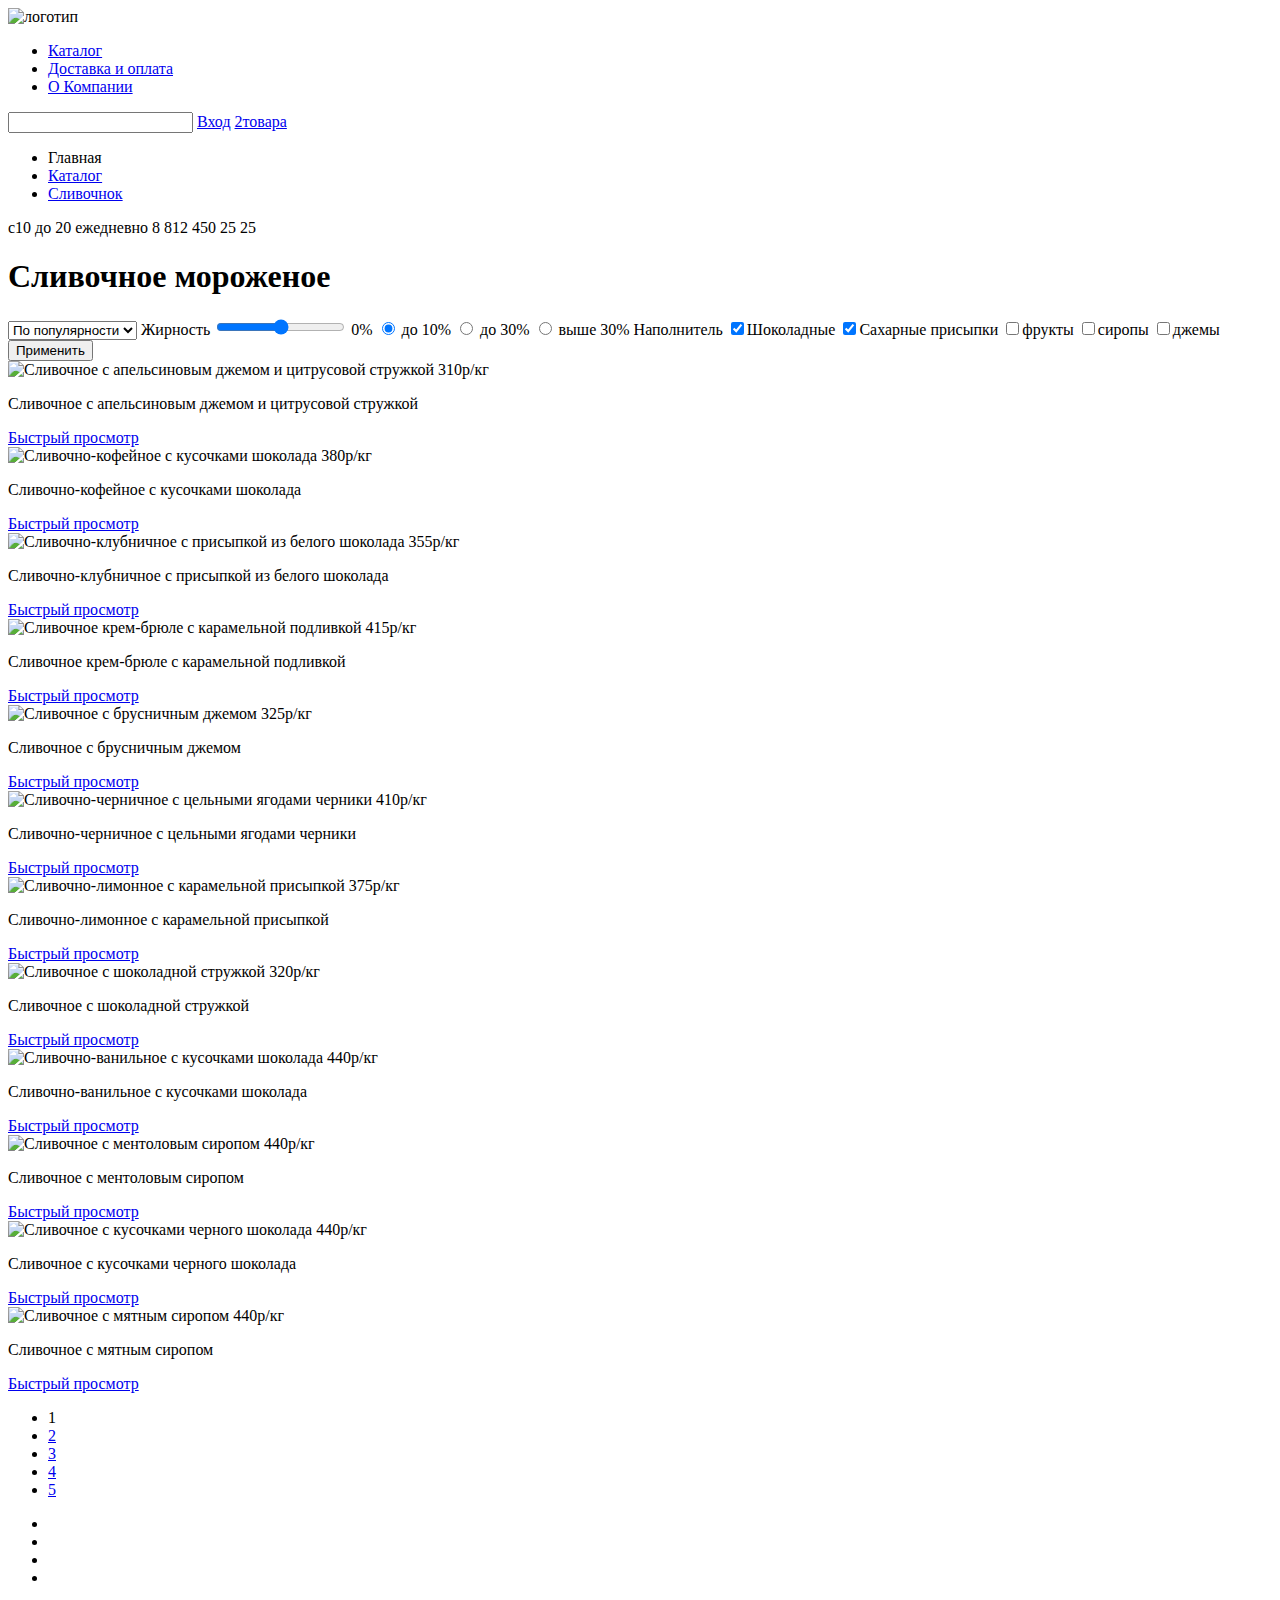
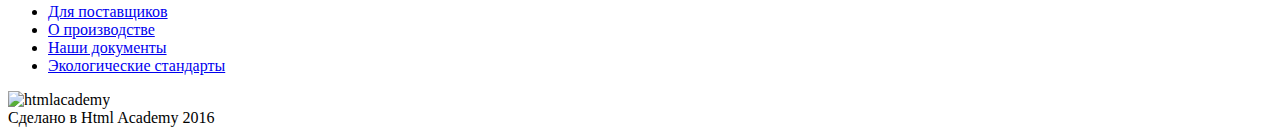
==== catalog.html @ 18b44e44 "Сделал разметку" ====
<!DOCTYPE html>
<html lang="ru">
  <head>
    <meta charset="utf-8">
    <title>HTML Academy: Глейси</title>
  </head>
  <body>
      <header>
          <div class="wrapper">
              <div class="header_logo">
                  <img src="http://placehold.it/150x100" alt="логотип">
              </div>
              <nav>
                  <ul>
                      <li><a href="#">Каталог</a></li>
                      <li><a href="#">Доставка и оплата</a></li>
                      <li><a href="#">О Компании</a></li>
                  </ul>
              </nav>
              <div class="Header_user_block">
                  <input type="text" name="search">
                  <a href="#" class="header_button">Вход</a>
                  <a href="#" class="header_button">2товара</a>
              </div>
              <div class="breadcrumbs">
                  <ul>
                      <li><a>Главная</a></li>
                      <li><a href="#">Каталог</a></li>
                      <li><a href="#">Сливочнок</a></li>
                  </ul>
              </div>
              <div class="header_contact">
                  <span class="headr_slider_time"> c10 до 20 ежедневно </span>
                  <span class="headr_slider_phone"> 8 812 450 25 25</span>
              </div>
          </div>
          <div class="filter_content">           
              <h1>Сливочное мороженое</h1>
              <form>
              <select>
                  <option>По популярности</option>
              </select>
              Жирность
              <label><input type="range" min="0" max="100" step="1" value="50"> 0%</label> 
              <label><input type="radio" name="slider_next" checked> до 10%</label>
              <label><input type="radio" name="slider_next" > до 30%</label>
              <label><input type="radio" name="slider_next" > выше 30%</label>
              Наполнитель
              <label><input type="checkbox" value="шоколадные" checked>Шоколадные</label> 
              <label><input type="checkbox" value="сахарные присыпки" checked>Сахарные присыпки</label> 
              <label><input type="checkbox" value="фрукты">фрукты</label> 
              <label><input type="checkbox" value="сиропы">сиропы</label> 
              <label><input type="checkbox" value="джемы">джемы</label>
              <input type="submit" value="Применить"> 
              </form>
          </div>
      </header>
      
      <div class="content">
          <div class="wrapper">
              <div class="content_catalog">
                  <div class="content_catalog_product hit">
                      <img src="http://placehold.it/150x100" alt="Сливочное с апельсиновым джемом и цитрусовой стружкой">
                      <span>310р/кг</span>
                      <p>
                          Сливочное с апельсиновым джемом и цитрусовой стружкой
                      </p>
                      <a href="#" class="catalog_btn"> Быстрый просмотр</a>
                  </div>
                  
                  <div class="content_catalog_product hit">
                      <img src="http://placehold.it/150x100" alt="Сливочно-кофейное с кусочками шоколада">
                      <span>380р/кг</span>
                      <p>
                         Сливочно-кофейное с кусочками шоколада
                      </p>
                      <a href="#" class="catalog_btn"> Быстрый просмотр</a>
                  </div>
                  
                  <div class="content_catalog_product hit">
                      <img src="http://placehold.it/150x100" alt="Сливочно-клубничное с присыпкой из белого шоколада">
                      <span>355р/кг</span>
                      <p>
                         Сливочно-клубничное с присыпкой из белого шоколада
                      </p>
                      <a href="#" class="catalog_btn"> Быстрый просмотр</a>
                  </div>
                  
                  <div class="content_catalog_product hit">
                      <img src="http://placehold.it/150x100" alt=" Сливочное крем-брюле с карамельной подливкой">
                      <span>415р/кг</span>
                      <p>
                          Сливочное крем-брюле с карамельной подливкой
                      </p>
                      <a href="#" class="catalog_btn"> Быстрый просмотр</a>
                  </div>
                  
                  <div class="content_catalog_product hit">
                      <img src="http://placehold.it/150x100" alt=" Сливочное с брусничным джемом">
                      <span>325р/кг</span>
                      <p>
                         Сливочное с брусничным джемом
                      </p>
                      <a href="#" class="catalog_btn"> Быстрый просмотр</a>
                  </div>
                  
                  <div class="content_catalog_product hit">
                      <img src="http://placehold.it/150x100" alt=" Сливочно-черничное с цельными ягодами черники">
                      <span>410р/кг</span>
                      <p>
                         Сливочно-черничное с цельными ягодами черники 
                      </p>
                      <a href="#" class="catalog_btn"> Быстрый просмотр</a>
                  </div>
                  
                  <div class="content_catalog_product hit">
                      <img src="http://placehold.it/150x100" alt=" Сливочно-лимонное с карамельной присыпкой">
                      <span>375р/кг</span>
                      <p>
                         Сливочно-лимонное с карамельной присыпкой 
                      </p>
                      <a href="#" class="catalog_btn"> Быстрый просмотр</a>
                  </div>
                  
                  <div class="content_catalog_product hit">
                      <img src="http://placehold.it/150x100" alt=" Сливочное с шоколадной стружкой">
                      <span>320р/кг</span>
                      <p>
                         Сливочное с шоколадной стружкой 
                      </p>
                      <a href="#" class="catalog_btn"> Быстрый просмотр</a>
                  </div>
                  
                  <div class="content_catalog_product hit">
                      <img src="http://placehold.it/150x100" alt=" Сливочно-ванильное с кусочками шоколада">
                      <span>440р/кг</span>
                      <p>
                         Сливочно-ванильное с кусочками шоколада
 
                      </p>
                      <a href="#" class="catalog_btn"> Быстрый просмотр</a>
                  </div>
                  
                  <div class="content_catalog_product hit">
                      <img src="http://placehold.it/150x100" alt=" Сливочноe с ментоловым сиропом">
                      <span>440р/кг</span>
                      <p>
                         Сливочноe с ментоловым сиропом
 
                      </p>
                      <a href="#" class="catalog_btn"> Быстрый просмотр</a>
                  </div>
                  
                  <div class="content_catalog_product hit">
                      <img src="http://placehold.it/150x100" alt=" Сливочное с кусочками черного шоколада">
                      <span>440р/кг</span>
                      <p>
                         Сливочное с кусочками черного шоколада
 
                      </p>
                      <a href="#" class="catalog_btn"> Быстрый просмотр</a>
                  </div>
                  
                  <div class="content_catalog_product hit">
                      <img src="http://placehold.it/150x100" alt=" Сливочное с мятным сиропом">
                      <span>440р/кг</span>
                      <p>
                         Сливочное с мятным сиропом
 
                      </p>
                      <a href="#" class="catalog_btn"> Быстрый просмотр</a>
                  </div>
                  
                  <div class="nav_page">
                      <ul>
                          <li><a>1</a></li>
                          <li><a href="#">2</a></li>
                          <li><a href="#">3</a></li>
                          <li><a href="#">4</a></li>
                          <li><a href="#">5</a></li>
                      </ul>
                  </div>
              </div> 
          </div>
      </div>
      <footer>
          <div class="footer_socio">
              <ul>
                  <li> </li>
                  <li> </li>
                  <li> </li>
                  <li> </li>
              </ul>
          </div>
          <div class="footer_nav">
              <ul>
                  <li><a href="#">Для поставщиков</a></li>
                  <li><a href="#">О производстве</a></li>
                  <li><a href="#">Наши документы</a></li>
                  <li><a href="#">Экологические стандарты</a></li>
              </ul>
          </div>
          <div class="Writing">
              <div class="footer_logo"><img src="http://placehold.it/150x100" alt="htmlacademy"></div>
              <span>Сделано в Html Academy 2016</span>
          </div>
      </footer>
      
  </body>
</html>
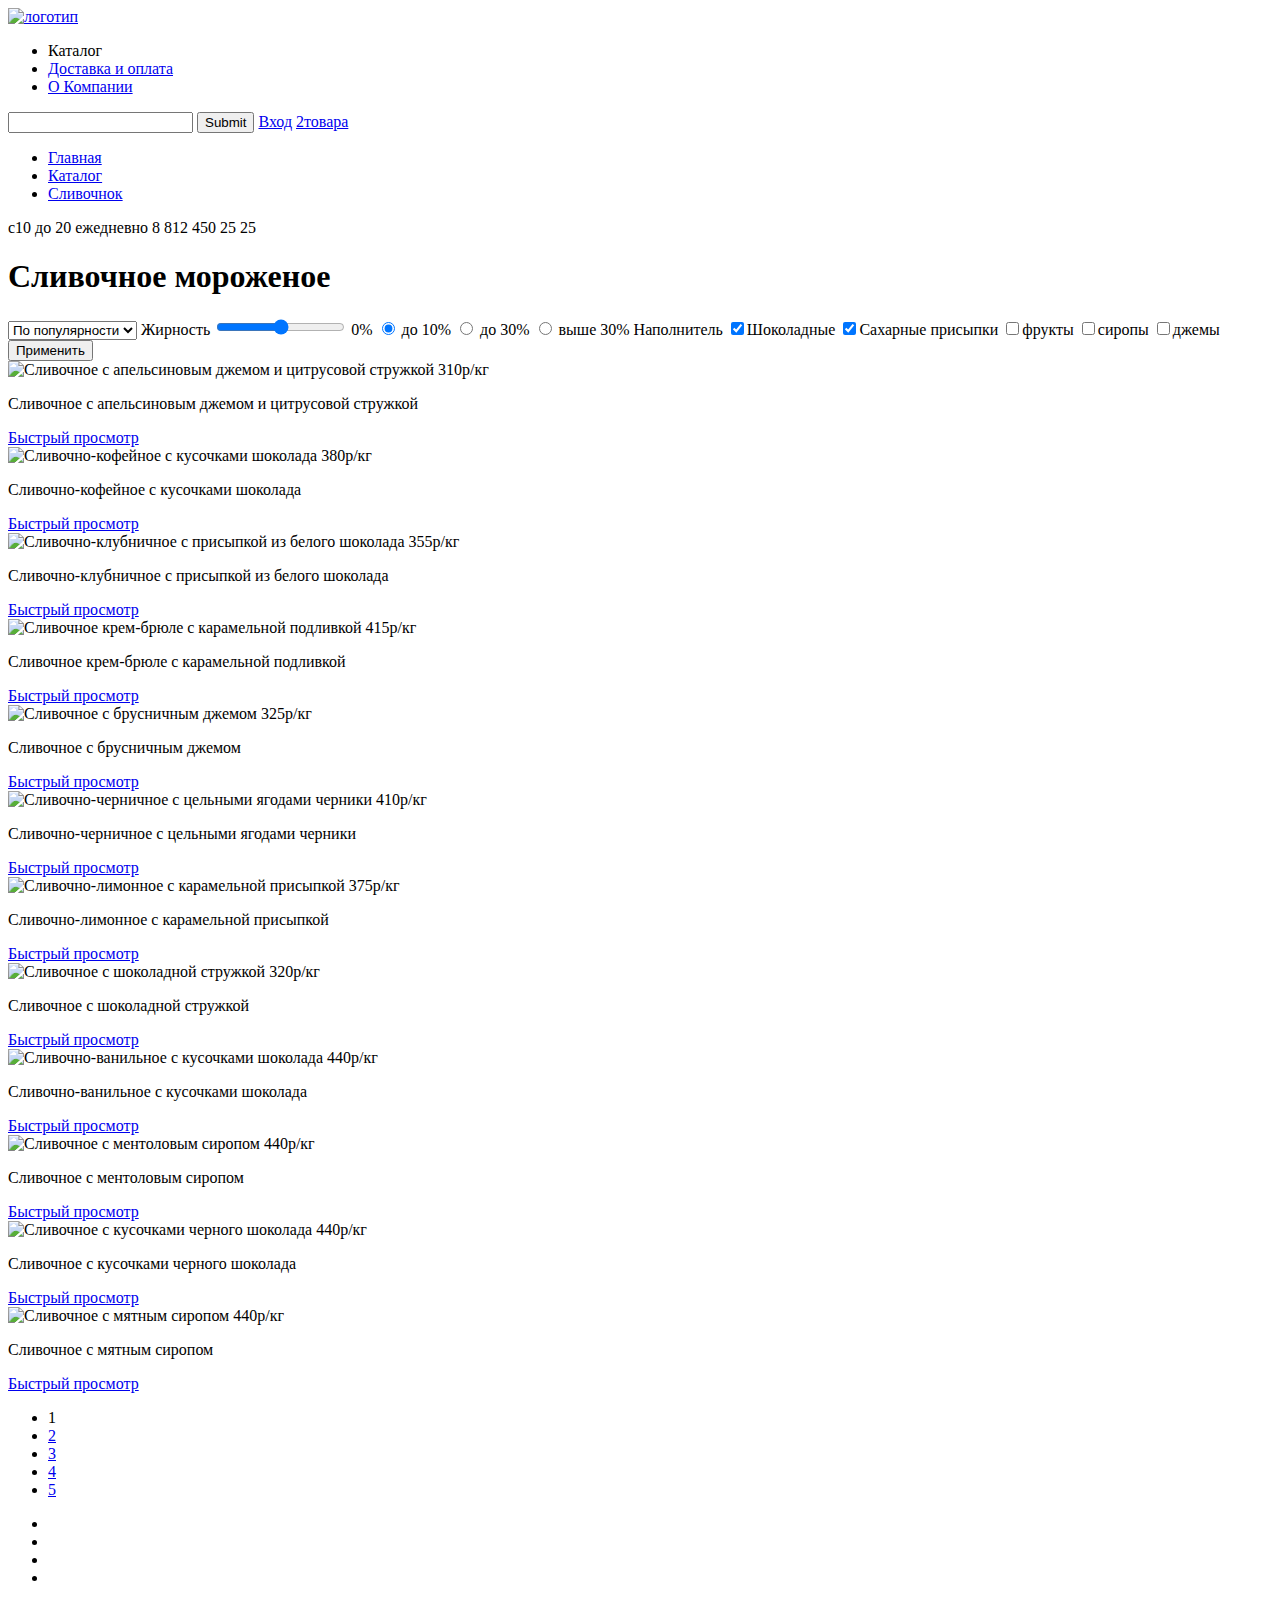
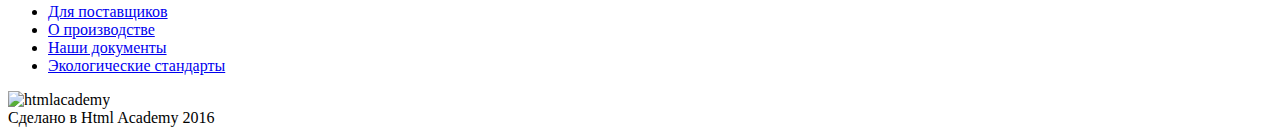
==== commit cf487f34: "мелкие правки" ====
--- a/catalog.html
+++ b/catalog.html
@@ -8,23 +8,24 @@
       <header>
           <div class="wrapper">
               <div class="header_logo">
-                  <img src="http://placehold.it/150x100" alt="логотип">
+                  <a href="#"><img src="http://placehold.it/150x100" alt="логотип"></a>
               </div>
               <nav>
                   <ul>
-                      <li><a href="#">Каталог</a></li>
+                      <li><a>Каталог</a></li>
                       <li><a href="#">Доставка и оплата</a></li>
                       <li><a href="#">О Компании</a></li>
                   </ul>
               </nav>
-              <div class="Header_user_block">
-                  <input type="text" name="search">
+              <div class="header_user_block">
+                  <input type="search" name="search">
+                  <input type="submit">
                   <a href="#" class="header_button">Вход</a>
                   <a href="#" class="header_button">2товара</a>
               </div>
               <div class="breadcrumbs">
                   <ul>
-                      <li><a>Главная</a></li>
+                      <li><a href="#">Главная</a></li>
                       <li><a href="#">Каталог</a></li>
                       <li><a href="#">Сливочнок</a></li>
                   </ul>
@@ -59,7 +60,7 @@
       <div class="content">
           <div class="wrapper">
               <div class="content_catalog">
-                  <div class="content_catalog_product hit">
+                  <div class="content_catalog_product">
                       <img src="http://placehold.it/150x100" alt="Сливочное с апельсиновым джемом и цитрусовой стружкой">
                       <span>310р/кг</span>
                       <p>
@@ -186,21 +187,21 @@
       <footer>
           <div class="footer_socio">
               <ul>
-                  <li> </li>
-                  <li> </li>
-                  <li> </li>
-                  <li> </li>
+                  <li><a href="#"></a></li>
+                  <li><a href="#"></a></li>
+                  <li><a href="#"></a></li>
+                  <li><a href="#"></a></li>
               </ul>
           </div>
           <div class="footer_nav">
               <ul>
-                  <li><a href="#">Для поставщиков</a></li>
+                  <li class="icon_like"><a href="#">Для поставщиков</a></li>
                   <li><a href="#">О производстве</a></li>
                   <li><a href="#">Наши документы</a></li>
                   <li><a href="#">Экологические стандарты</a></li>
               </ul>
           </div>
-          <div class="Writing">
+          <div class="writing">
               <div class="footer_logo"><img src="http://placehold.it/150x100" alt="htmlacademy"></div>
               <span>Сделано в Html Academy 2016</span>
           </div>
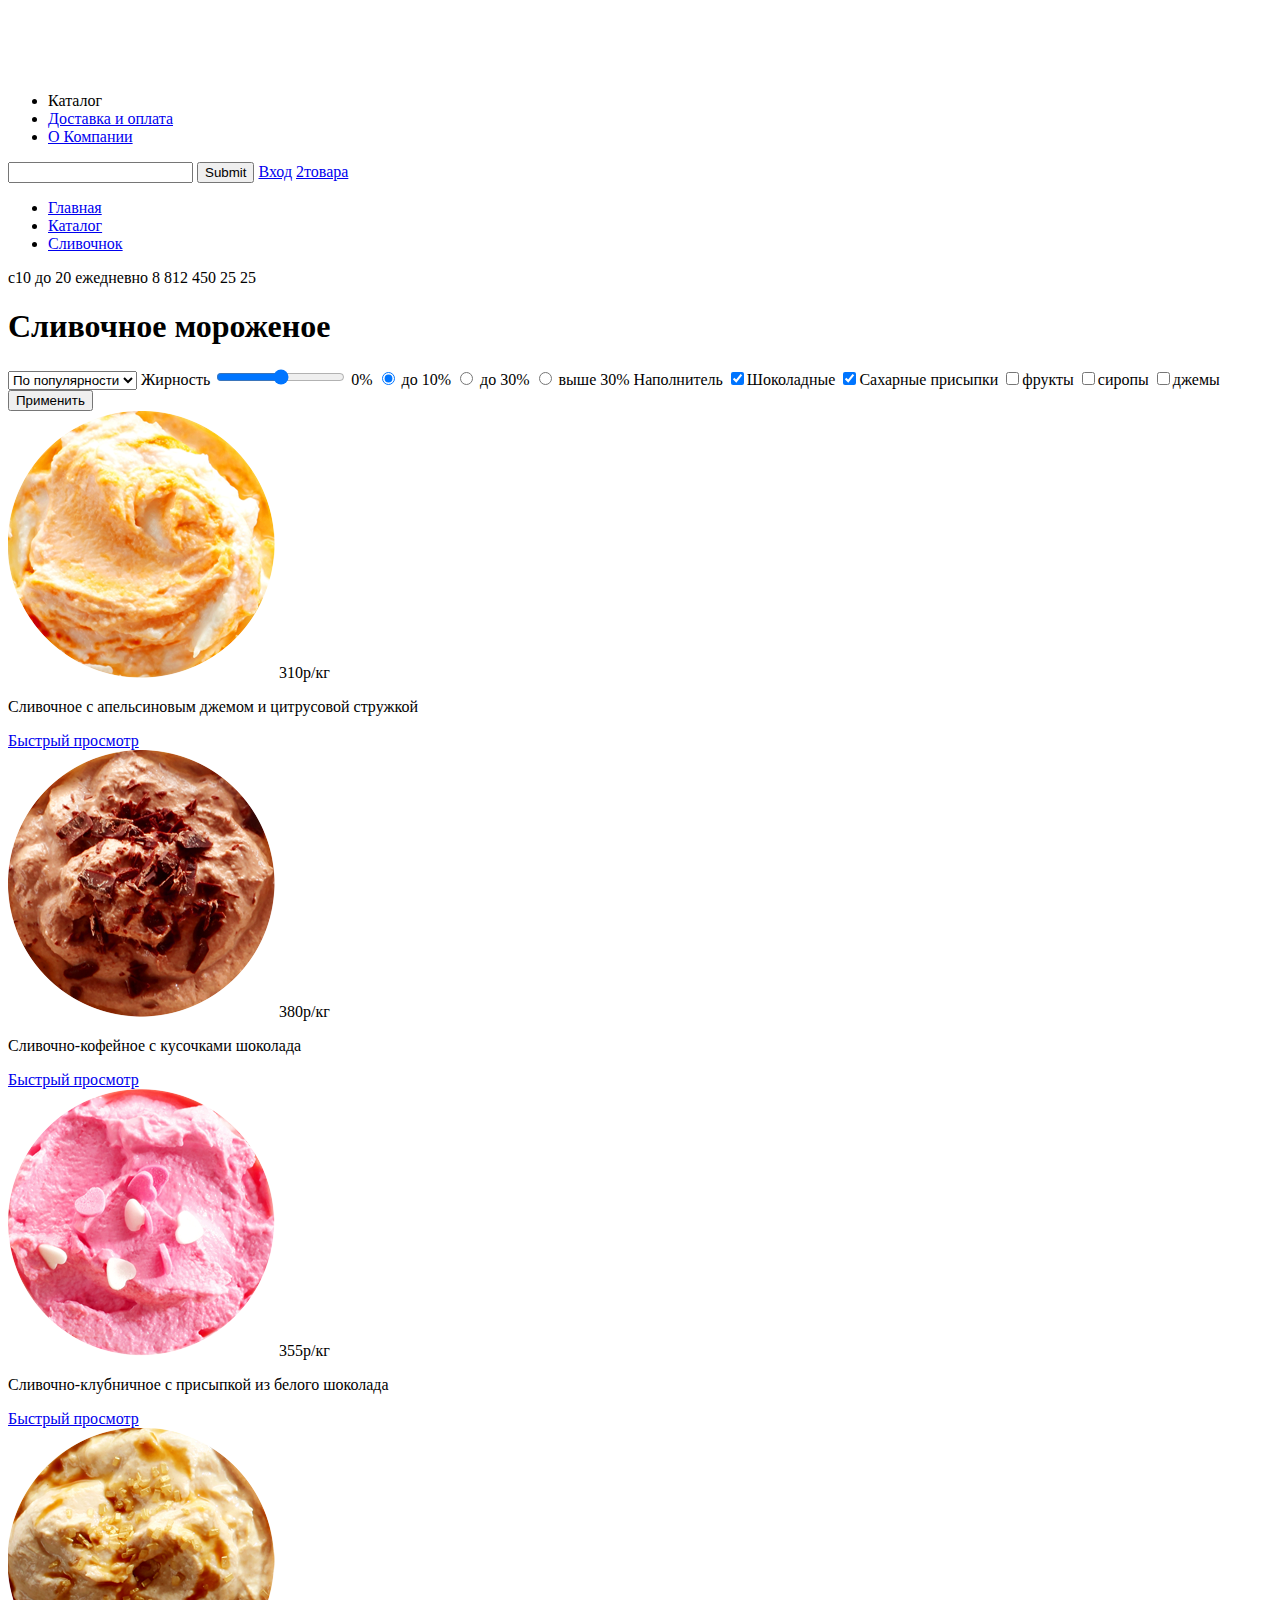
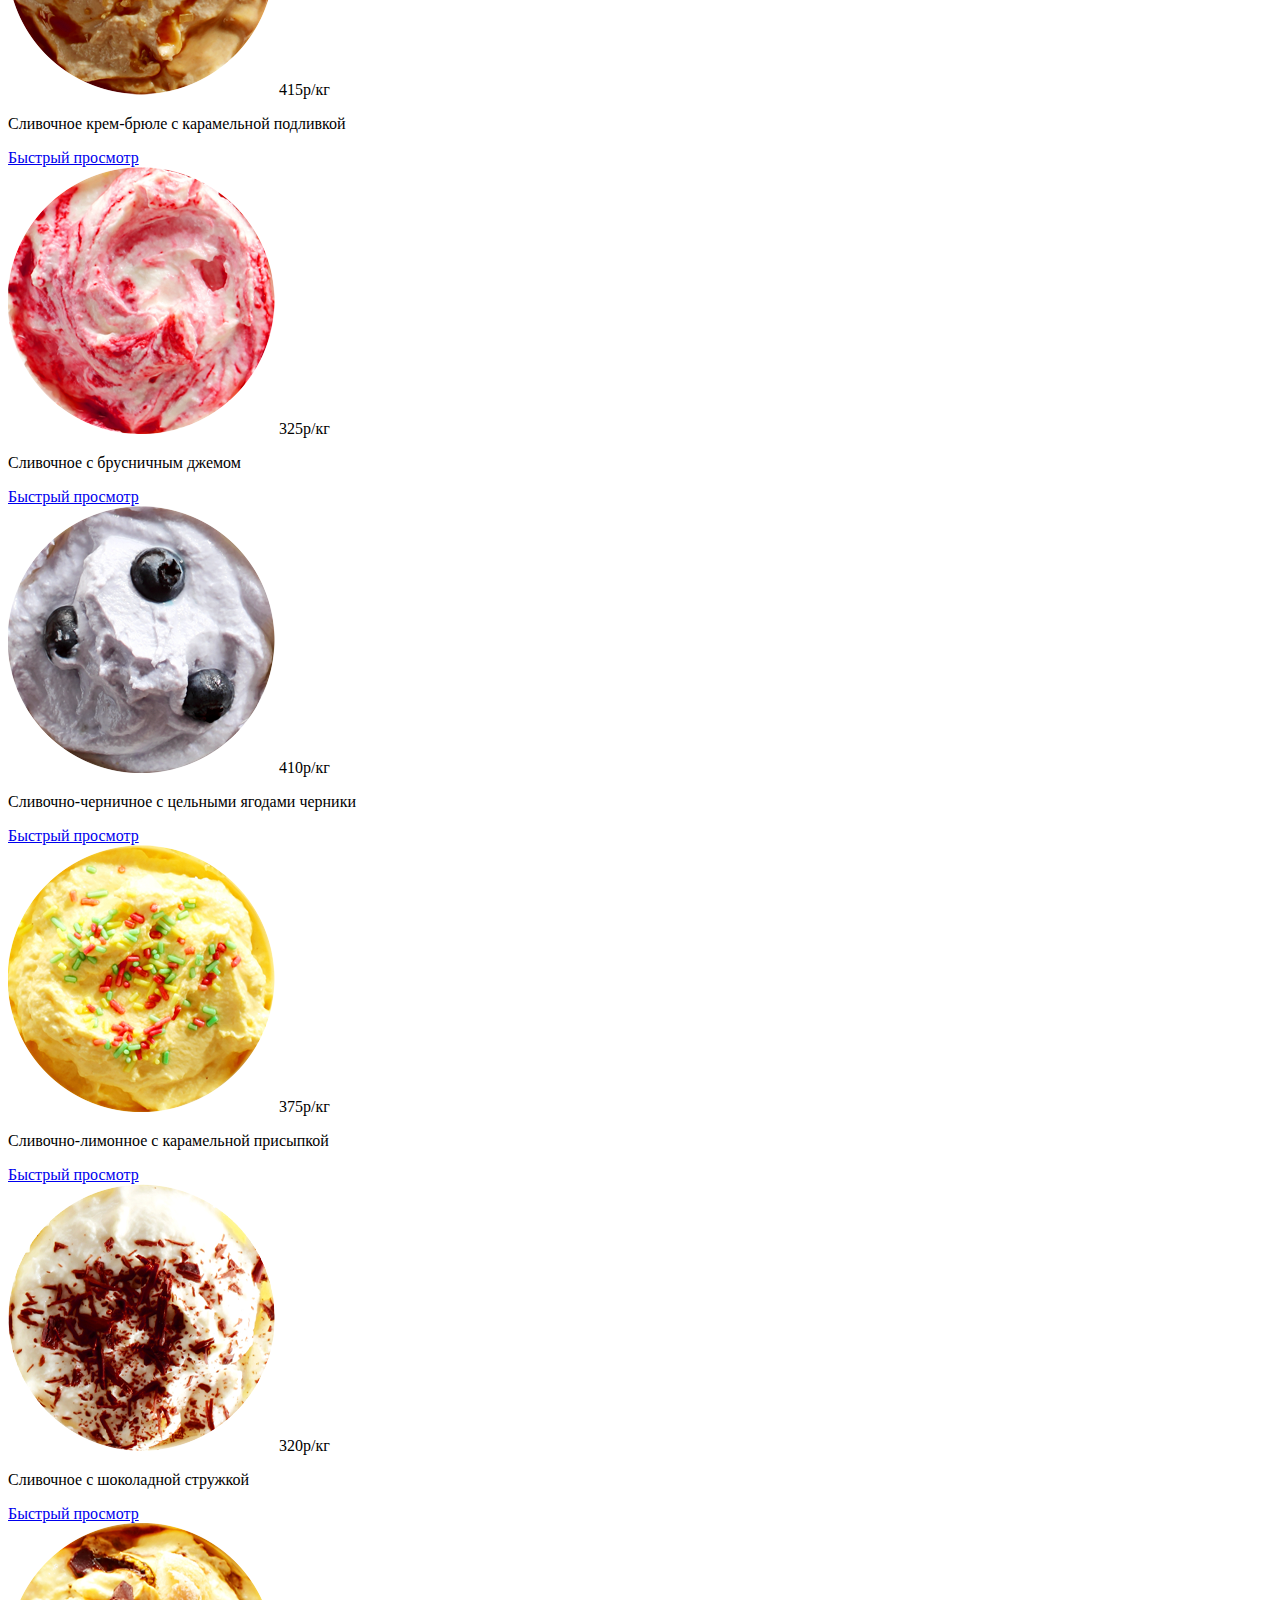
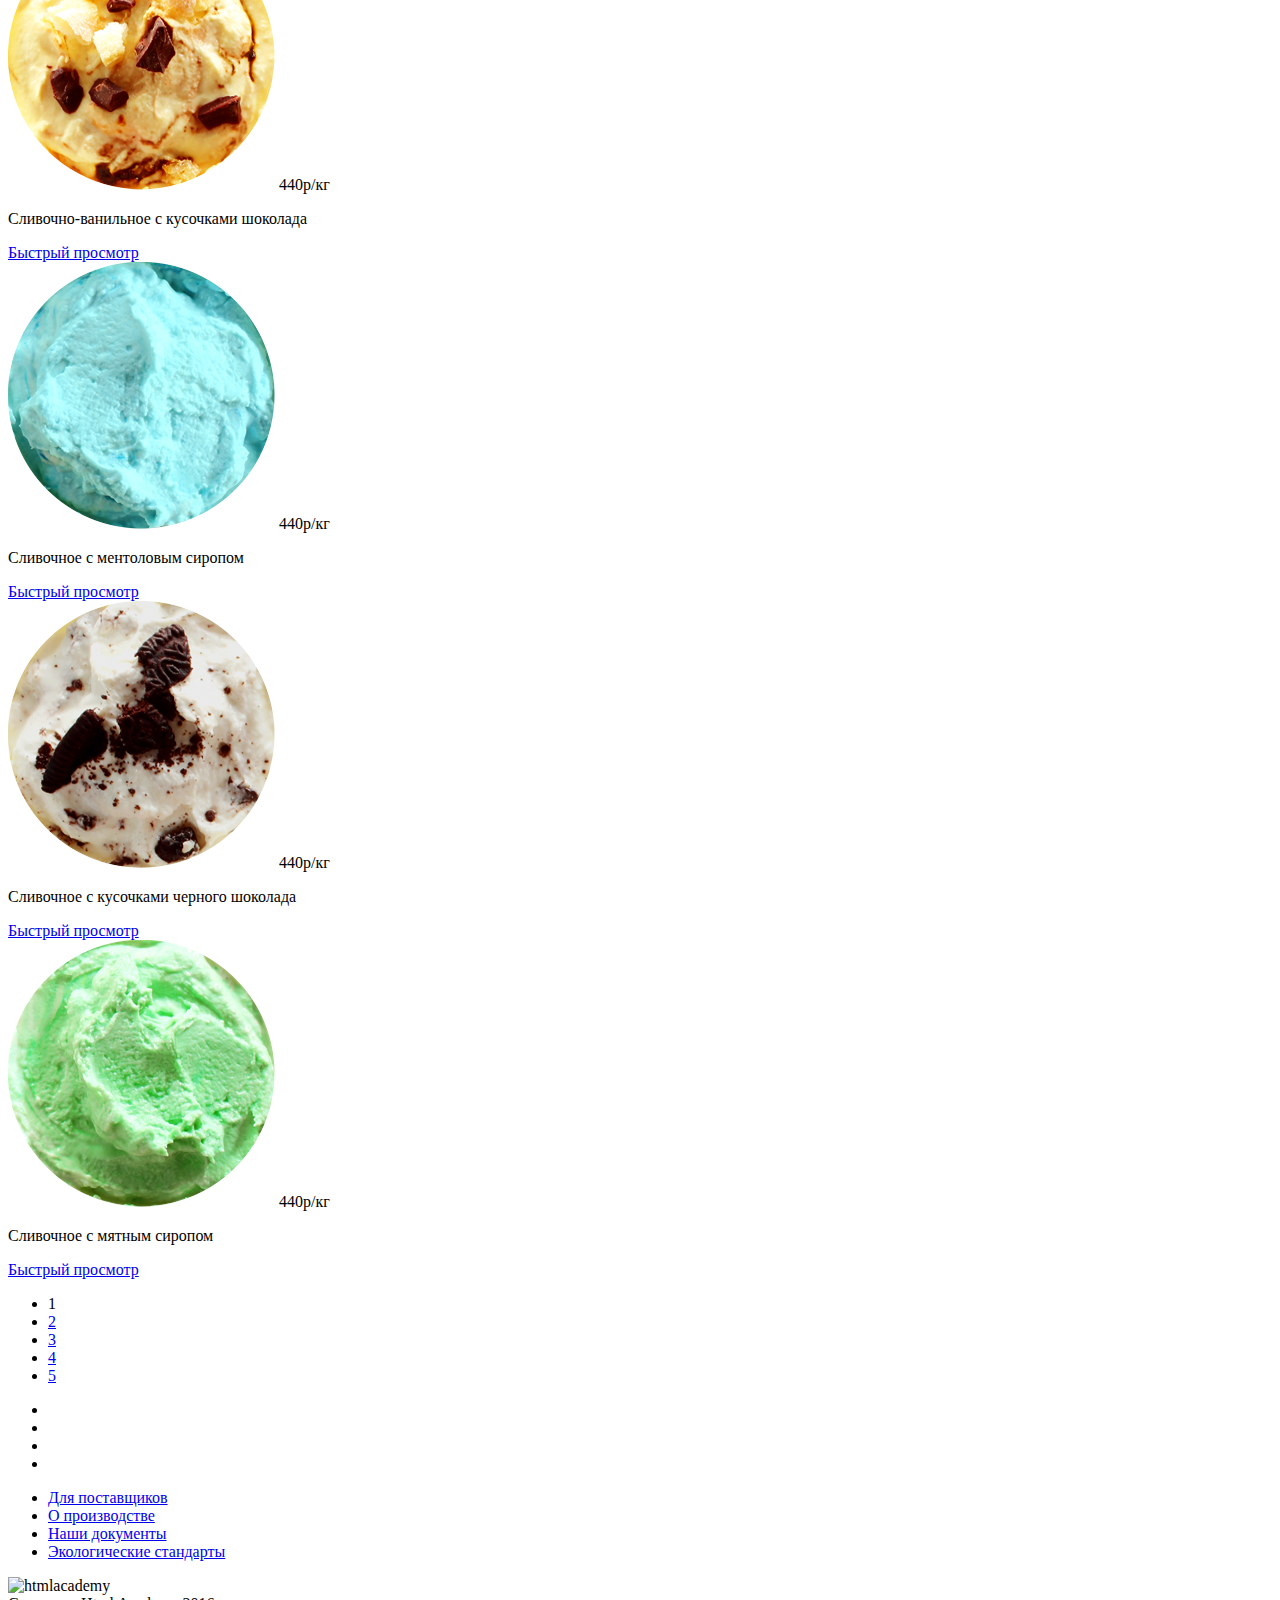
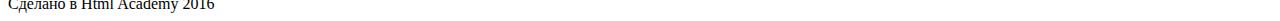
==== commit ab3ae7a1: "добавил изображения" ====
--- a/catalog.html
+++ b/catalog.html
@@ -8,7 +8,7 @@
       <header>
           <div class="wrapper">
               <div class="header_logo">
-                  <a href="#"><img src="http://placehold.it/150x100" alt="логотип"></a>
+                  <a href="#"><img src="./img/logo.png" alt="логотип"></a>
               </div>
               <nav>
                   <ul>
@@ -61,7 +61,7 @@
           <div class="wrapper">
               <div class="content_catalog">
                   <div class="content_catalog_product">
-                      <img src="http://placehold.it/150x100" alt="Сливочное с апельсиновым джемом и цитрусовой стружкой">
+                      <img src="./img/tovar1.png" alt="Сливочное с апельсиновым джемом и цитрусовой стружкой">
                       <span>310р/кг</span>
                       <p>
                           Сливочное с апельсиновым джемом и цитрусовой стружкой
@@ -70,7 +70,7 @@
                   </div>
                   
                   <div class="content_catalog_product hit">
-                      <img src="http://placehold.it/150x100" alt="Сливочно-кофейное с кусочками шоколада">
+                      <img src="./img/tovar2.png" alt="Сливочно-кофейное с кусочками шоколада">
                       <span>380р/кг</span>
                       <p>
                          Сливочно-кофейное с кусочками шоколада
@@ -79,7 +79,7 @@
                   </div>
                   
                   <div class="content_catalog_product hit">
-                      <img src="http://placehold.it/150x100" alt="Сливочно-клубничное с присыпкой из белого шоколада">
+                      <img src="./img/tovar3.png" alt="Сливочно-клубничное с присыпкой из белого шоколада">
                       <span>355р/кг</span>
                       <p>
                          Сливочно-клубничное с присыпкой из белого шоколада
@@ -88,7 +88,7 @@
                   </div>
                   
                   <div class="content_catalog_product hit">
-                      <img src="http://placehold.it/150x100" alt=" Сливочное крем-брюле с карамельной подливкой">
+                      <img src="./img/tovar4.png" alt=" Сливочное крем-брюле с карамельной подливкой">
                       <span>415р/кг</span>
                       <p>
                           Сливочное крем-брюле с карамельной подливкой
@@ -97,7 +97,7 @@
                   </div>
                   
                   <div class="content_catalog_product hit">
-                      <img src="http://placehold.it/150x100" alt=" Сливочное с брусничным джемом">
+                      <img src="./img/tovar5.png" alt=" Сливочное с брусничным джемом">
                       <span>325р/кг</span>
                       <p>
                          Сливочное с брусничным джемом
@@ -106,7 +106,7 @@
                   </div>
                   
                   <div class="content_catalog_product hit">
-                      <img src="http://placehold.it/150x100" alt=" Сливочно-черничное с цельными ягодами черники">
+                      <img src="./img/tovar6.png" alt=" Сливочно-черничное с цельными ягодами черники">
                       <span>410р/кг</span>
                       <p>
                          Сливочно-черничное с цельными ягодами черники 
@@ -115,7 +115,7 @@
                   </div>
                   
                   <div class="content_catalog_product hit">
-                      <img src="http://placehold.it/150x100" alt=" Сливочно-лимонное с карамельной присыпкой">
+                      <img src="./img/tovar7.png" alt=" Сливочно-лимонное с карамельной присыпкой">
                       <span>375р/кг</span>
                       <p>
                          Сливочно-лимонное с карамельной присыпкой 
@@ -124,7 +124,7 @@
                   </div>
                   
                   <div class="content_catalog_product hit">
-                      <img src="http://placehold.it/150x100" alt=" Сливочное с шоколадной стружкой">
+                      <img src="./img/tovar8.png" alt=" Сливочное с шоколадной стружкой">
                       <span>320р/кг</span>
                       <p>
                          Сливочное с шоколадной стружкой 
@@ -133,7 +133,7 @@
                   </div>
                   
                   <div class="content_catalog_product hit">
-                      <img src="http://placehold.it/150x100" alt=" Сливочно-ванильное с кусочками шоколада">
+                      <img src="./img/tovar9.png" alt=" Сливочно-ванильное с кусочками шоколада">
                       <span>440р/кг</span>
                       <p>
                          Сливочно-ванильное с кусочками шоколада
@@ -143,7 +143,7 @@
                   </div>
                   
                   <div class="content_catalog_product hit">
-                      <img src="http://placehold.it/150x100" alt=" Сливочноe с ментоловым сиропом">
+                      <img src="./img/tovar10.png" alt=" Сливочноe с ментоловым сиропом">
                       <span>440р/кг</span>
                       <p>
                          Сливочноe с ментоловым сиропом
@@ -153,7 +153,7 @@
                   </div>
                   
                   <div class="content_catalog_product hit">
-                      <img src="http://placehold.it/150x100" alt=" Сливочное с кусочками черного шоколада">
+                      <img src="./img/tovar11.png" alt=" Сливочное с кусочками черного шоколада">
                       <span>440р/кг</span>
                       <p>
                          Сливочное с кусочками черного шоколада
@@ -163,7 +163,7 @@
                   </div>
                   
                   <div class="content_catalog_product hit">
-                      <img src="http://placehold.it/150x100" alt=" Сливочное с мятным сиропом">
+                      <img src="./img/tovar12.png" alt=" Сливочное с мятным сиропом">
                       <span>440р/кг</span>
                       <p>
                          Сливочное с мятным сиропом
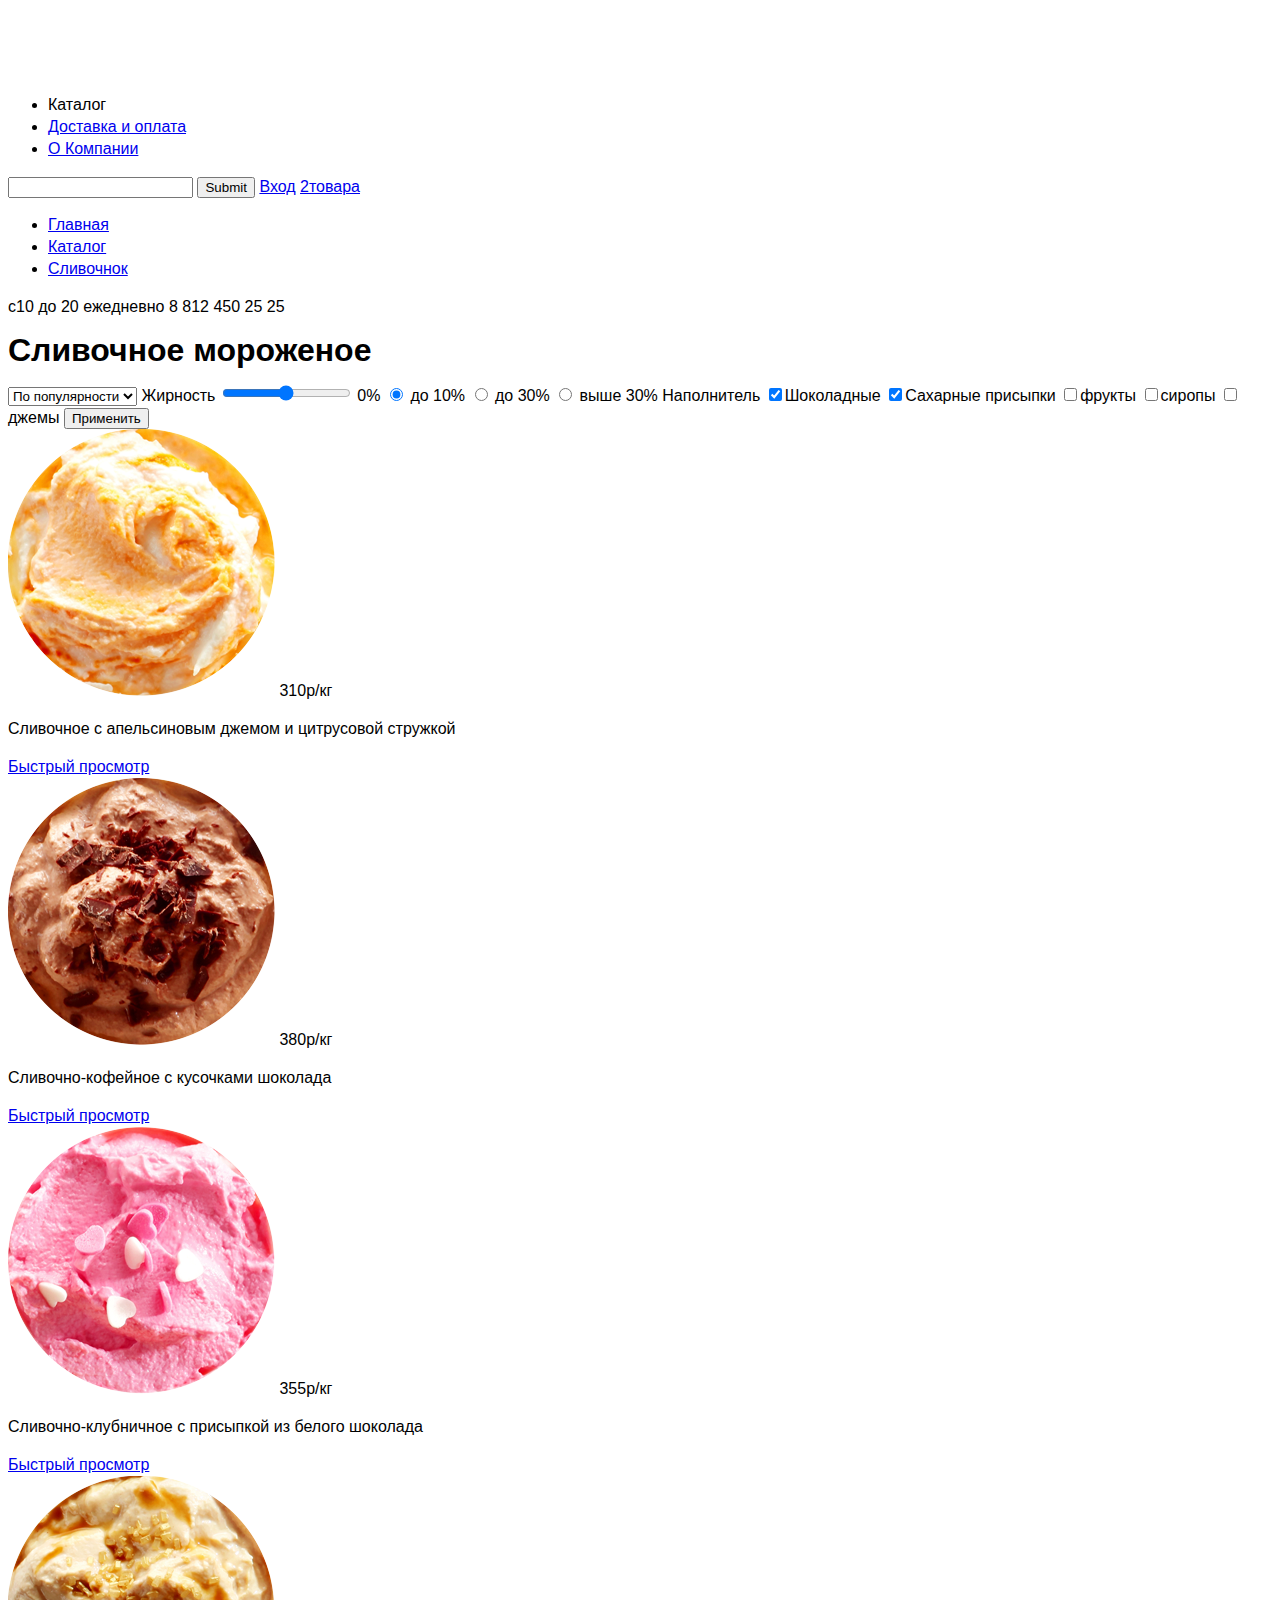
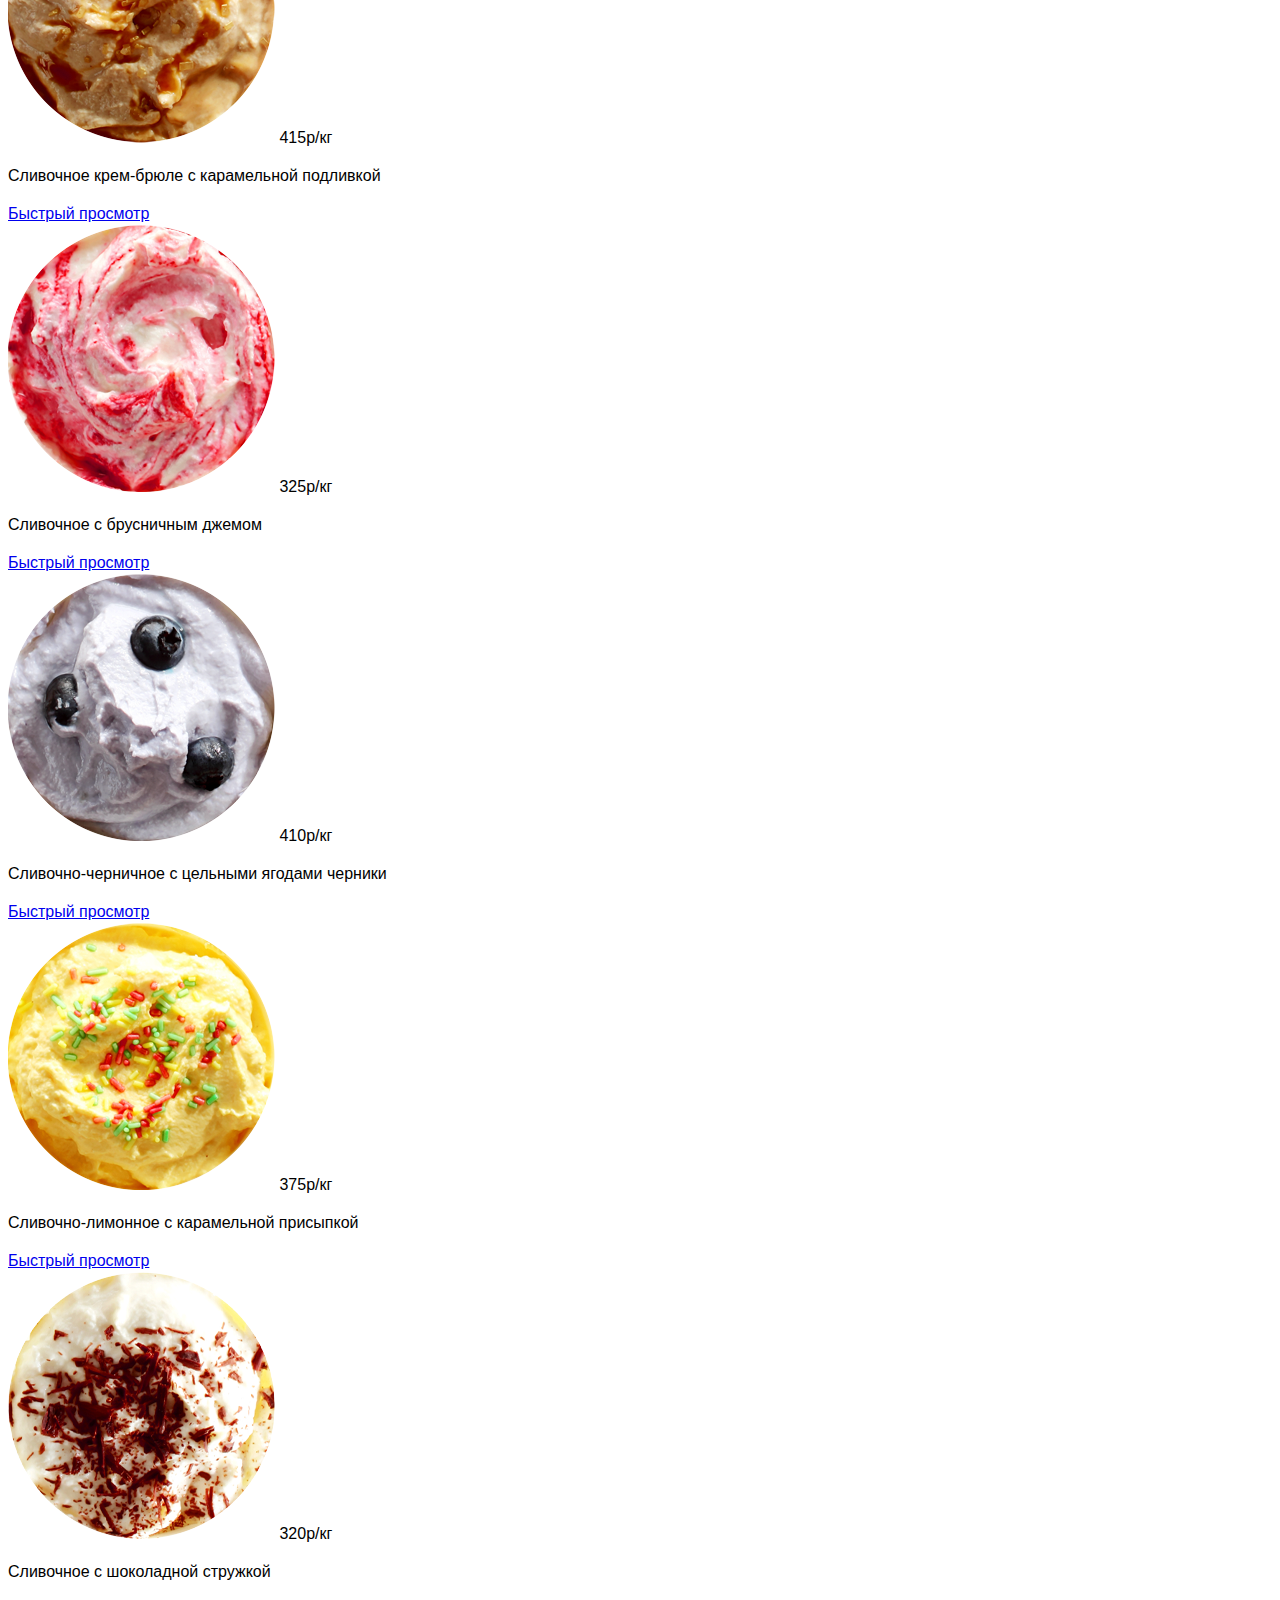
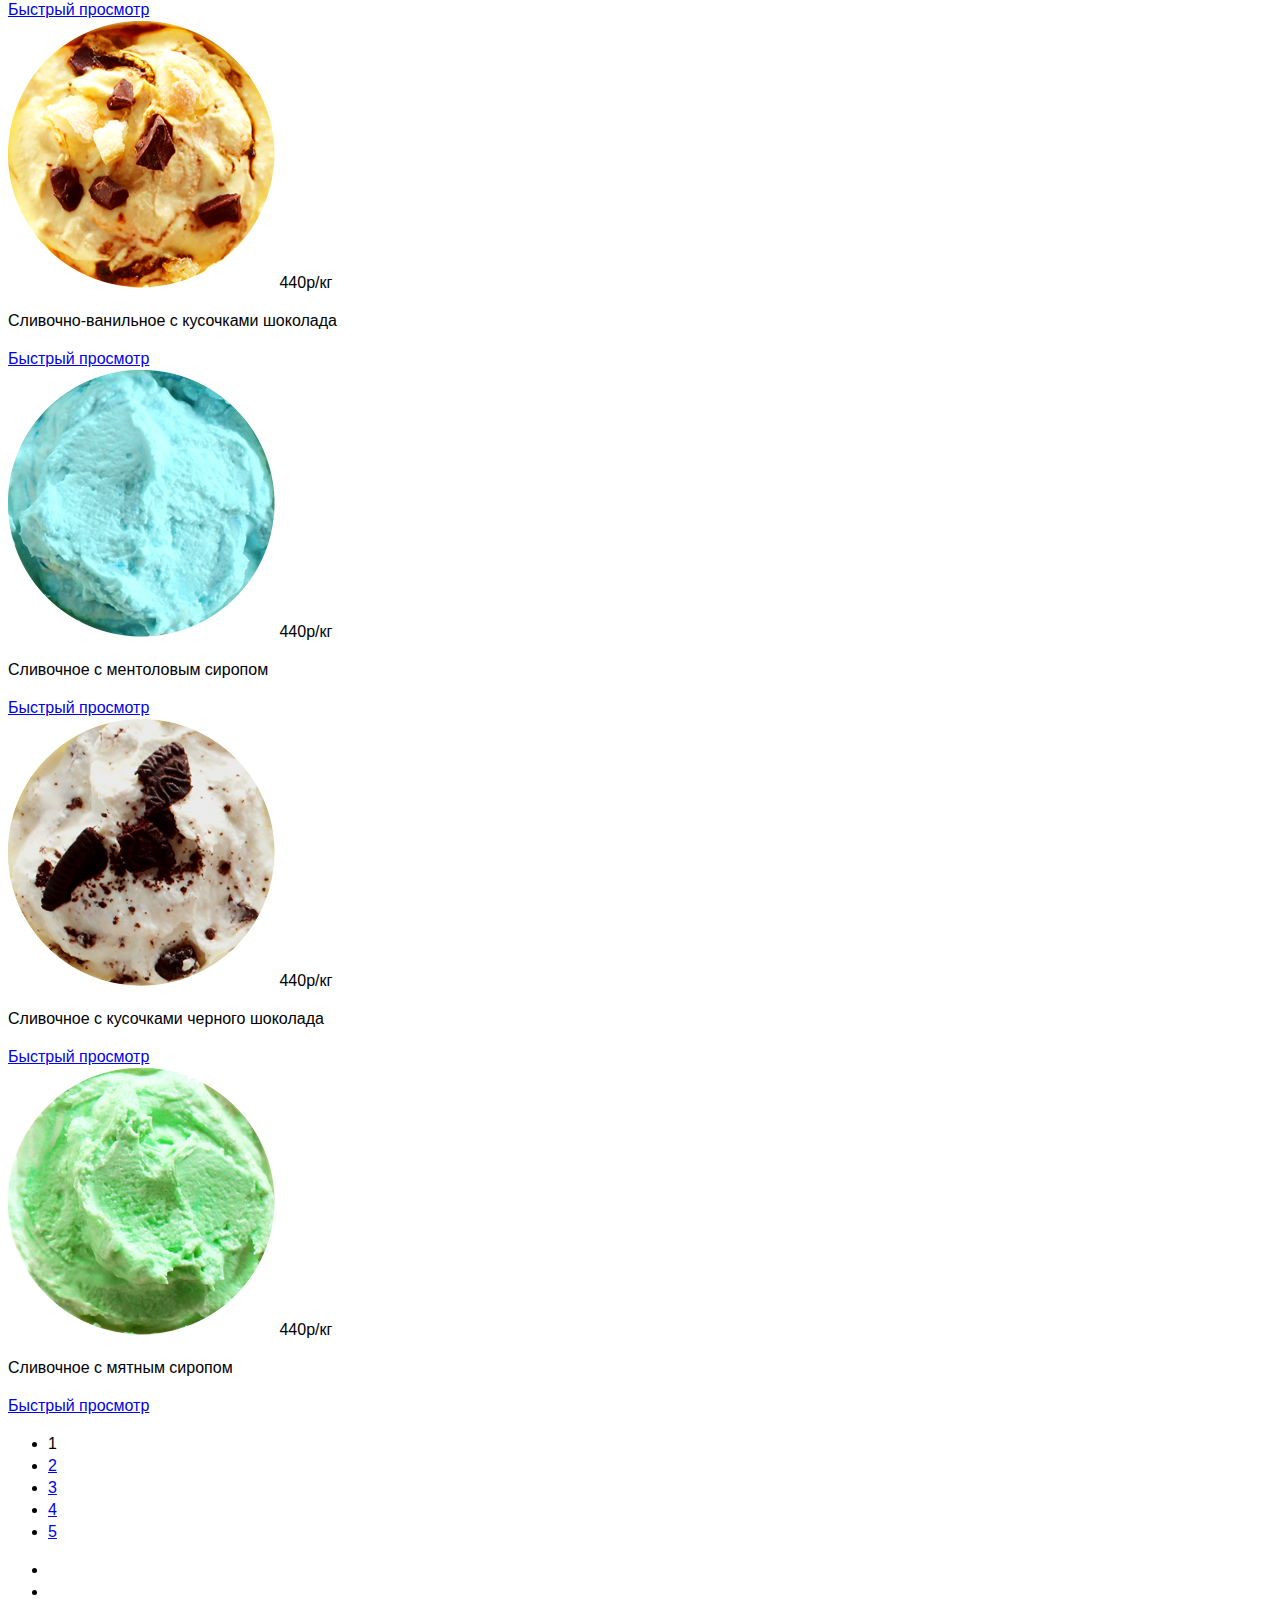
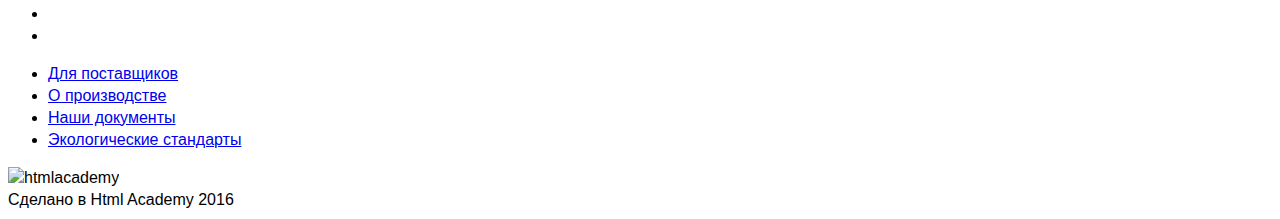
==== commit fb4fd430: "стили" ====
--- a/catalog.html
+++ b/catalog.html
@@ -3,6 +3,7 @@
   <head>
     <meta charset="utf-8">
     <title>HTML Academy: Глейси</title>
+    <link rel="stylesheet" type="text/css" href="./css/style.css"> 
   </head>
   <body>
       <header>
--- a/css/style.css
+++ b/css/style.css
@@ -0,0 +1,11 @@
+body{
+    font-size: 16px;
+    line-height: 22px;
+    color:black;
+    font-weight:normal;
+    font-family: sans-serif;
+}
+
+h1, h2{
+    font-weight: bold;
+}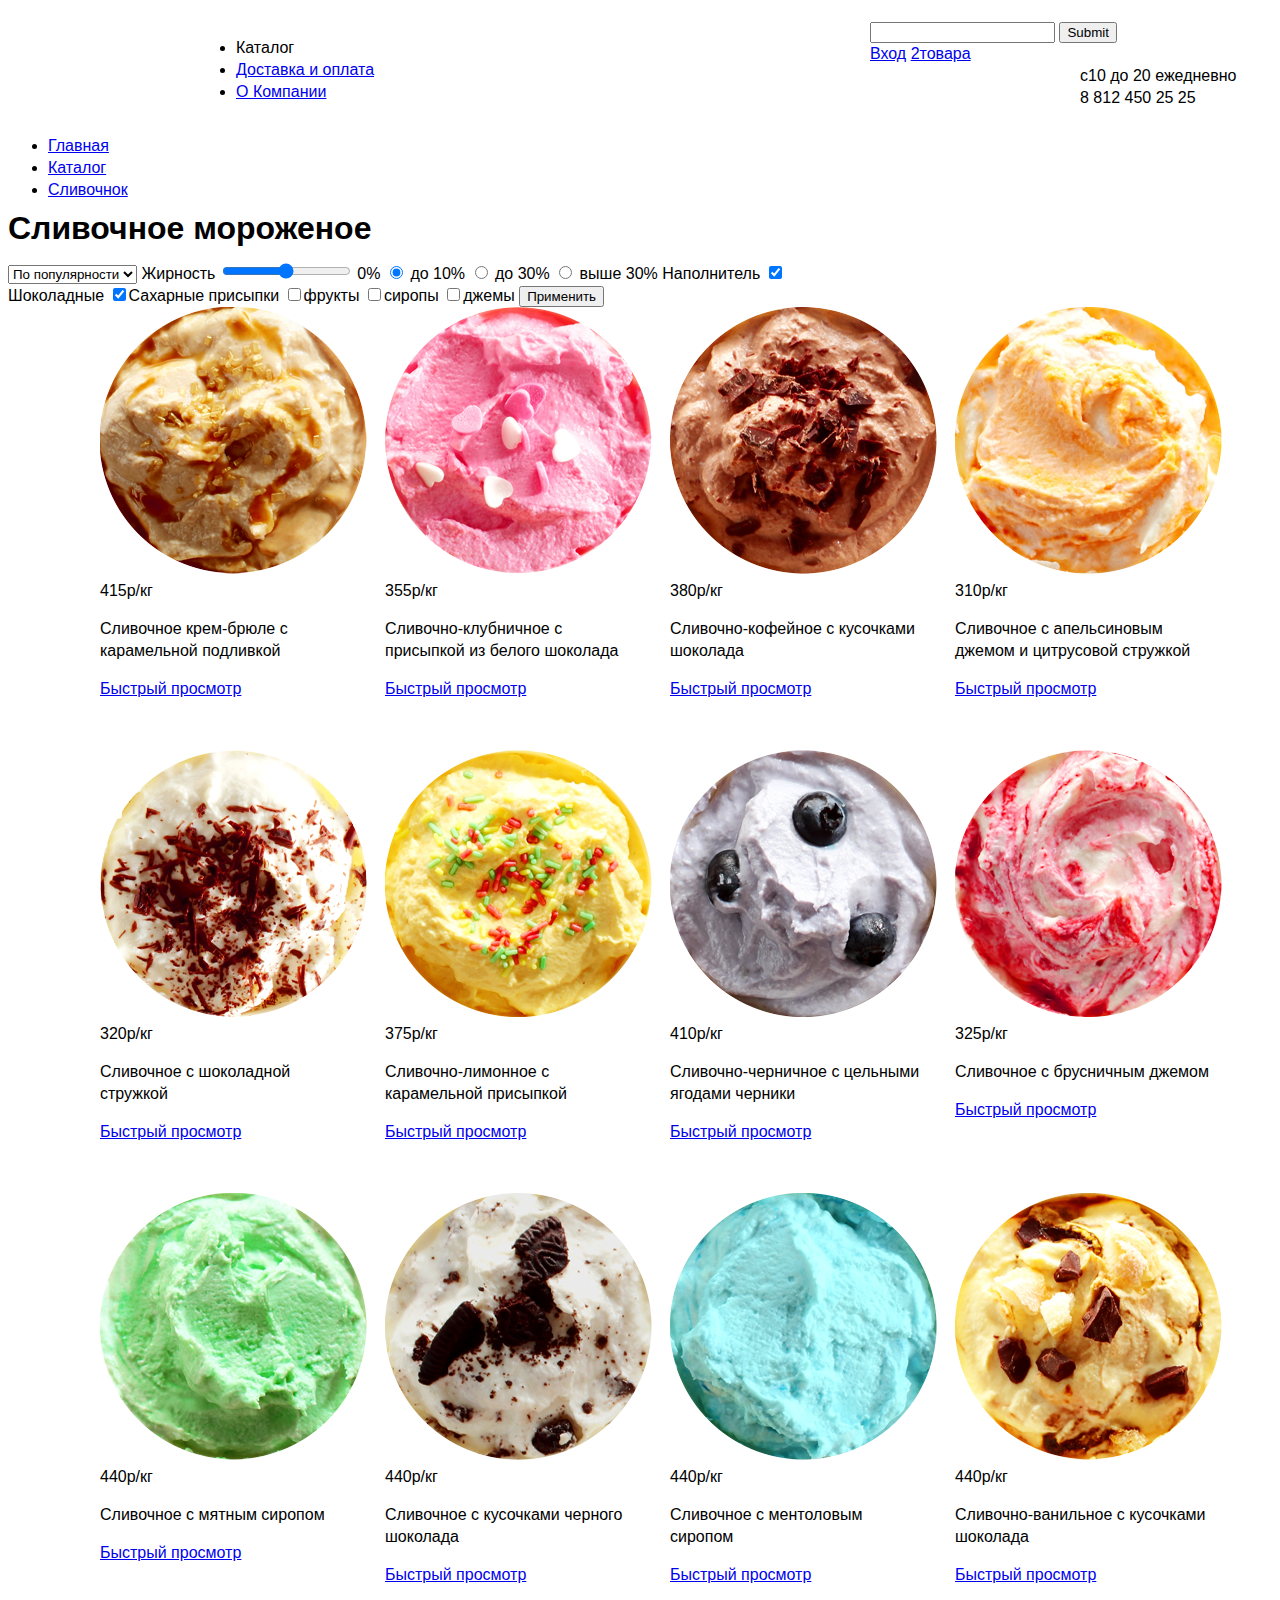
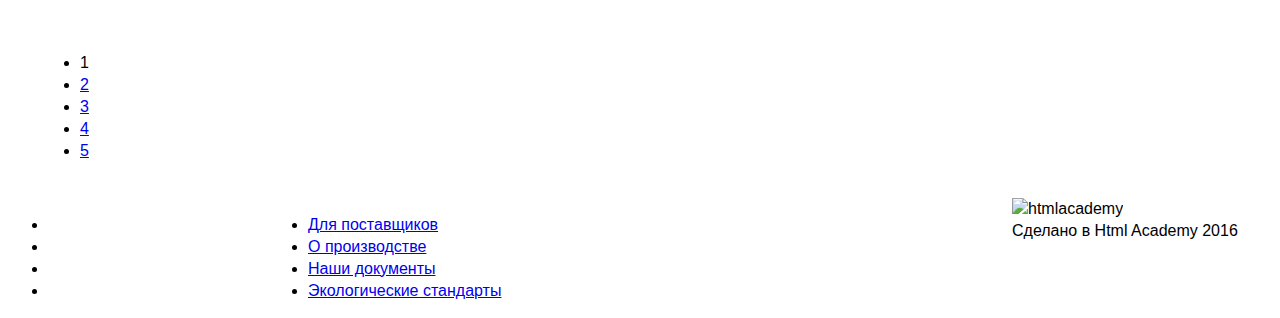
==== commit 16641900: "Разметка сетки" ====
--- a/catalog.html
+++ b/catalog.html
@@ -7,7 +7,7 @@
   </head>
   <body>
       <header>
-          <div class="wrapper">
+          <div class="wrapper clearix">
               <div class="header_logo">
                   <a href="#"><img src="./img/logo.png" alt="логотип"></a>
               </div>
@@ -19,22 +19,27 @@
                   </ul>
               </nav>
               <div class="header_user_block">
+                 <form>
                   <input type="search" name="search">
                   <input type="submit">
+                  </form>
                   <a href="#" class="header_button">Вход</a>
                   <a href="#" class="header_button">2товара</a>
-              </div>
-              <div class="breadcrumbs">
+                  
+              </div>
+              
+              <div class="header_contact">
+                  <span class="headr_slider_time"> c10 до 20 ежедневно </span>
+                  <span class="headr_slider_phone"> 8 812 450 25 25</span>
+              </div>
+              
+          </div>
+          <div class="breadcrumbs">
                   <ul>
                       <li><a href="#">Главная</a></li>
                       <li><a href="#">Каталог</a></li>
                       <li><a href="#">Сливочнок</a></li>
                   </ul>
-              </div>
-              <div class="header_contact">
-                  <span class="headr_slider_time"> c10 до 20 ежедневно </span>
-                  <span class="headr_slider_phone"> 8 812 450 25 25</span>
-              </div>
           </div>
           <div class="filter_content">           
               <h1>Сливочное мороженое</h1>
@@ -58,9 +63,9 @@
           </div>
       </header>
       
-      <div class="content">
-          <div class="wrapper">
-              <div class="content_catalog">
+      <div class="content clearfix">
+          <div class="wrapper clearfix">
+              <div class="content_catalog clearfix">
                   <div class="content_catalog_product">
                       <img src="./img/tovar1.png" alt="Сливочное с апельсиновым джемом и цитрусовой стружкой">
                       <span>310р/кг</span>
@@ -172,16 +177,16 @@
                       </p>
                       <a href="#" class="catalog_btn"> Быстрый просмотр</a>
                   </div>
-                  
-                  <div class="nav_page">
-                      <ul>
-                          <li><a>1</a></li>
-                          <li><a href="#">2</a></li>
-                          <li><a href="#">3</a></li>
-                          <li><a href="#">4</a></li>
-                          <li><a href="#">5</a></li>
-                      </ul>
-                  </div>
+              </div>
+              
+              <div class="nav_page">
+                    <ul>
+                        <li><a>1</a></li>
+                        <li><a href="#">2</a></li>
+                        <li><a href="#">3</a></li>
+                        <li><a href="#">4</a></li>
+                        <li><a href="#">5</a></li>
+                    </ul>
               </div> 
           </div>
       </div>
--- a/css/style.css
+++ b/css/style.css
@@ -8,4 +8,100 @@
 
 h1, h2{
     font-weight: bold;
+}
+
+
+.wrapper{
+    max-width: 1200px;
+    margin:0 auto;
+}
+
+.clearfix:after{
+    content: "";
+    display: table;
+    clear: both;
+}
+.header_logo{
+    float: left;
+    width: 156px;
+    
+}
+
+nav{
+    width:670px;
+    float: left;
+}
+.header_user_block{
+    float: right;
+    width: 370px;
+}
+
+
+.header_contact{
+    width:160px;
+    float:right;
+}
+.header_slider{
+    width: 1200px;
+}
+
+.header_slider_promo{
+    width: 900px;
+    margin: 0 auto;
+}
+
+.breadcrumbs{
+    width: 1200px;
+    float: left;
+}
+
+.filter_content{
+    width: 850px;
+}
+.content_promo{
+    float:left;
+    width: 560px;
+    margin-bottom: 40px;
+    margin-right: 25px;
+    
+}
+
+.content_catalog_product{
+    width: 260px;
+    float: right;
+    margin-right:25px;
+    margin-bottom: 50px;
+}
+
+.content_text ul{
+    width: 560px;
+    float: left;
+}
+
+.content_text{
+    margin-bottom: 40px;
+}
+
+.contact_form{
+    width:290px;
+    float: right;
+}
+
+footer{
+    margin-top:20px;
+}
+.footer_socio{
+    width: 260px;
+    float: left;
+}
+
+.footer_nav{
+    width:560;
+    float:left;
+    
+}
+
+.writing{
+    width:260px;
+    float: right;
 }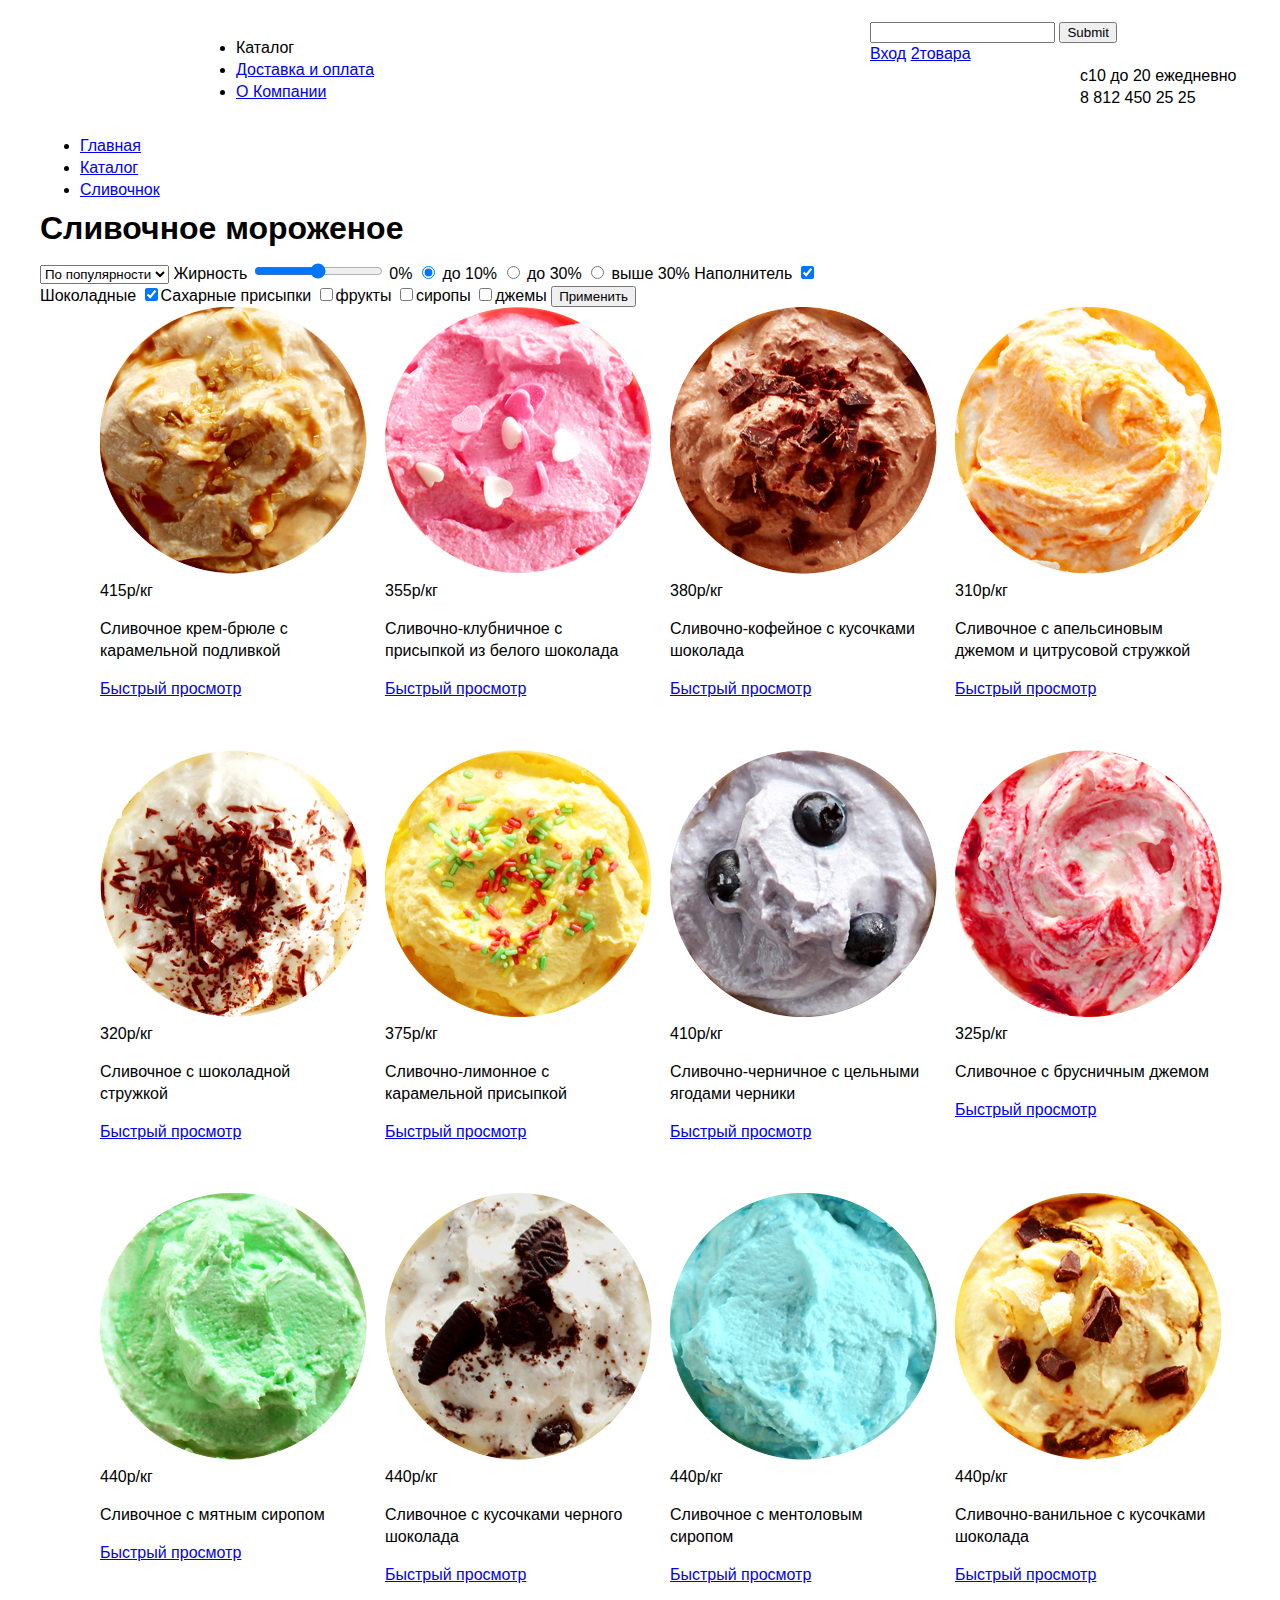
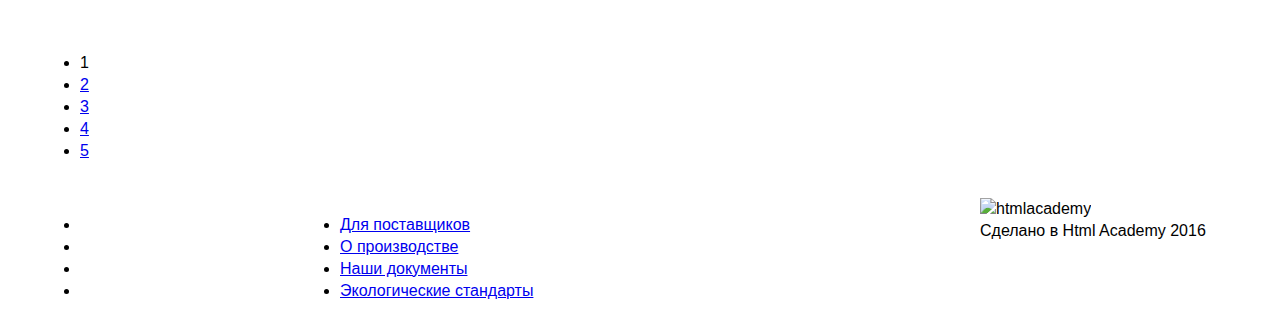
==== commit 1c1e7345: "мелкие правки" ====
--- a/catalog.html
+++ b/catalog.html
@@ -34,6 +34,7 @@
               </div>
               
           </div>
+          <div class="wrapper">
           <div class="breadcrumbs">
                   <ul>
                       <li><a href="#">Главная</a></li>
@@ -61,6 +62,7 @@
               <input type="submit" value="Применить"> 
               </form>
           </div>
+          </div>
       </header>
       
       <div class="content clearfix">
@@ -191,25 +193,27 @@
           </div>
       </div>
       <footer>
-          <div class="footer_socio">
-              <ul>
-                  <li><a href="#"></a></li>
-                  <li><a href="#"></a></li>
-                  <li><a href="#"></a></li>
-                  <li><a href="#"></a></li>
-              </ul>
-          </div>
-          <div class="footer_nav">
-              <ul>
-                  <li class="icon_like"><a href="#">Для поставщиков</a></li>
-                  <li><a href="#">О производстве</a></li>
-                  <li><a href="#">Наши документы</a></li>
-                  <li><a href="#">Экологические стандарты</a></li>
-              </ul>
-          </div>
-          <div class="writing">
-              <div class="footer_logo"><img src="http://placehold.it/150x100" alt="htmlacademy"></div>
-              <span>Сделано в Html Academy 2016</span>
+         <div class="wrapper">
+              <div class="footer_socio">
+                  <ul>
+                      <li><a href="#"></a></li>
+                      <li><a href="#"></a></li>
+                      <li><a href="#"></a></li>
+                      <li><a href="#"></a></li>
+                  </ul>
+              </div>
+              <div class="footer_nav">
+                  <ul>
+                      <li class="icon_like"><a href="#">Для поставщиков</a></li>
+                      <li><a href="#">О производстве</a></li>
+                      <li><a href="#">Наши документы</a></li>
+                      <li><a href="#">Экологические стандарты</a></li>
+                  </ul>
+              </div>
+              <div class="writing">
+                  <div class="footer_logo"><img src="http://placehold.it/150x100" alt="htmlacademy"></div>
+                  <span>Сделано в Html Academy 2016</span>
+              </div>
           </div>
       </footer>
       
--- a/css/style.css
+++ b/css/style.css
@@ -12,7 +12,8 @@
 
 
 .wrapper{
-    max-width: 1200px;
+    width: 1200px;
+    min-width: 1200px;
     margin:0 auto;
 }
 
@@ -42,7 +43,9 @@
     float:right;
 }
 .header_slider{
-    width: 1200px;
+    max-width: 1200px;
+    min-width: 1200px;
+    margin:0 auto;
 }
 
 .header_slider_promo{
@@ -66,6 +69,11 @@
     
 }
 
+
+.content_catalog {
+    max-width: 1200px;
+    
+}
 .content_catalog_product{
     width: 260px;
     float: right;
@@ -73,6 +81,9 @@
     margin-bottom: 50px;
 }
 
+.content_catalog_product:last-child{
+    margin-left:0px;
+}
 .content_text ul{
     width: 560px;
     float: left;
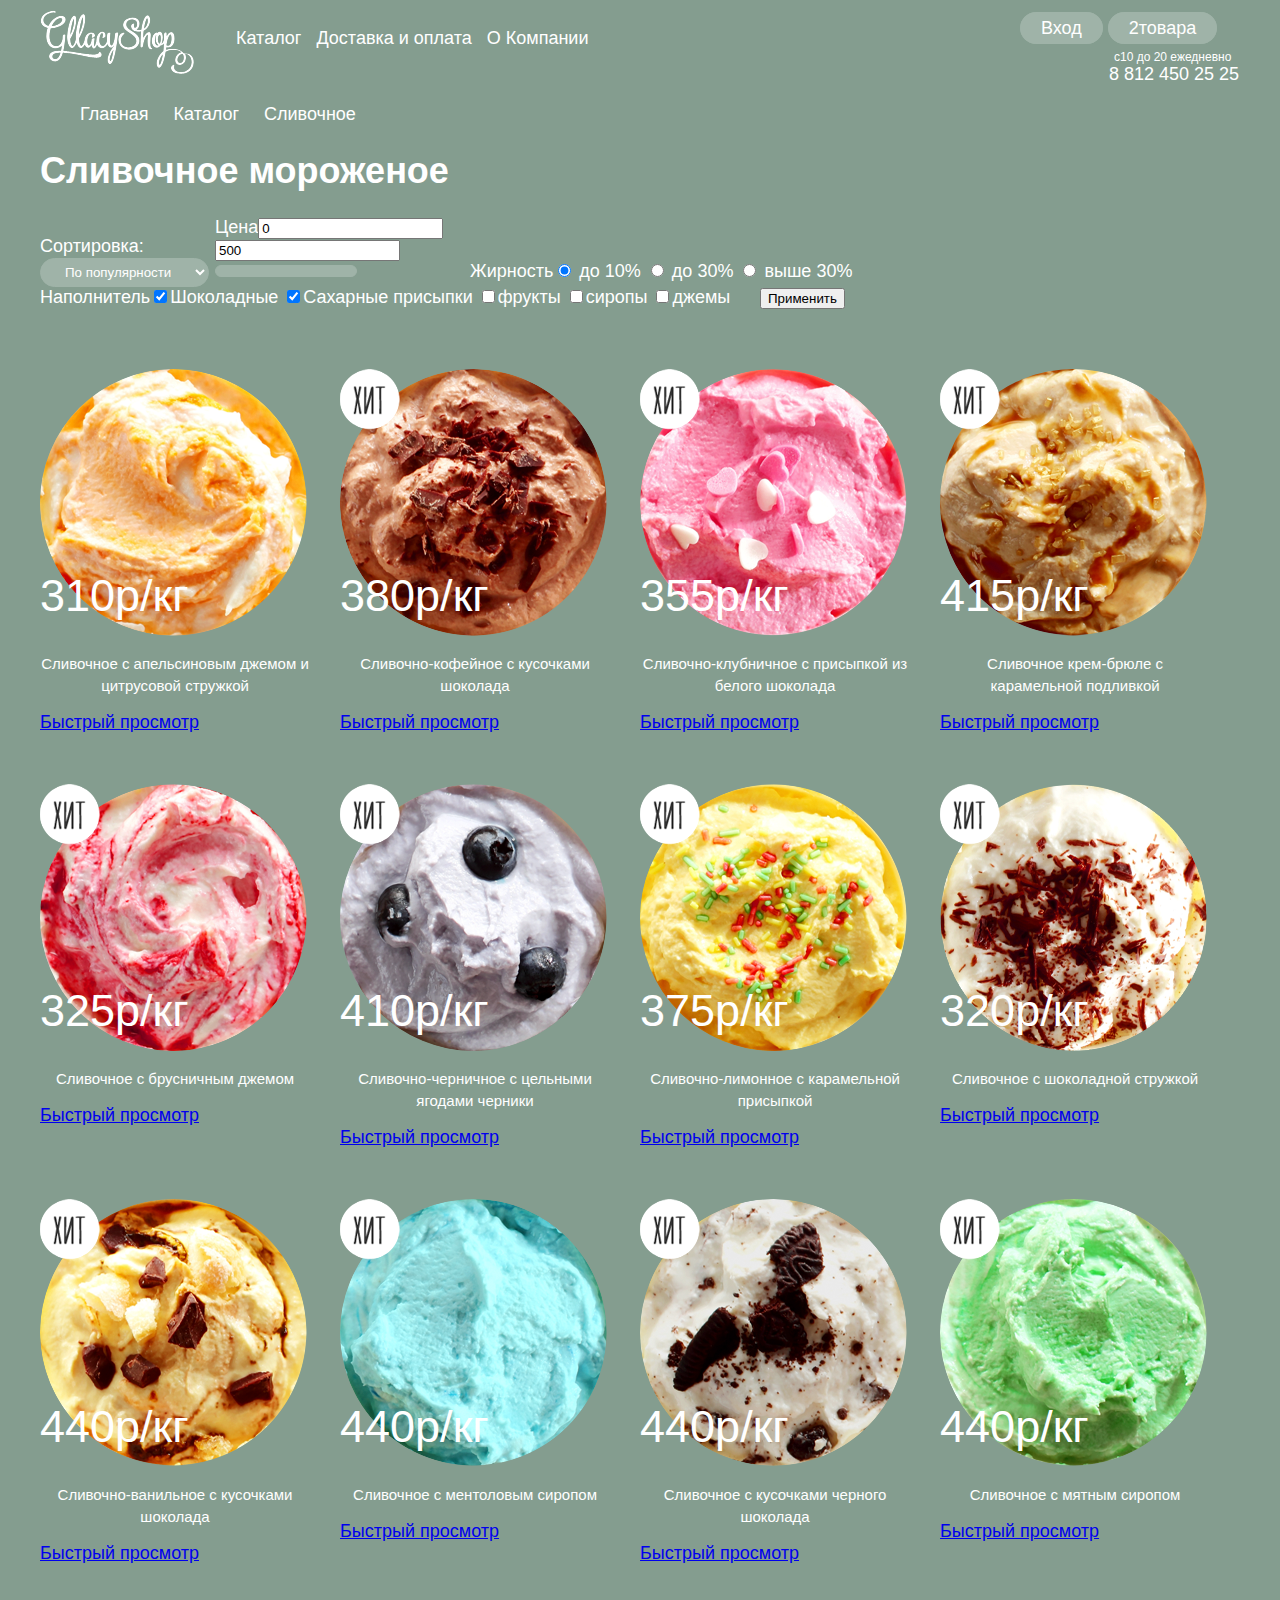
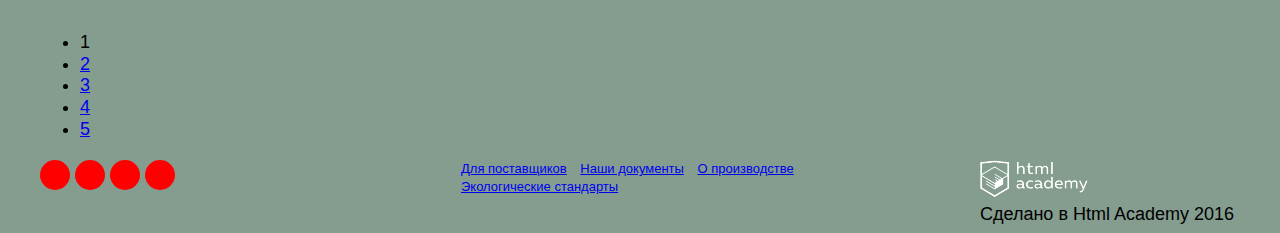
==== commit ee9664a8: "Разметка декоративных элементов" ====
--- a/catalog.html
+++ b/catalog.html
@@ -7,11 +7,9 @@
   </head>
   <body>
       <header>
-          <div class="wrapper clearix">
-              <div class="header_logo">
-                  <a href="#"><img src="./img/logo.png" alt="логотип"></a>
-              </div>
-              <nav>
+          <div class="wrapper clearfix">
+                  <a class="header_logo" href="#"><img src="./img/logo.png" alt="логотип"></a>
+              <nav class="header_nav">
                   <ul>
                       <li><a>Каталог</a></li>
                       <li><a href="#">Доставка и оплата</a></li>
@@ -19,7 +17,7 @@
                   </ul>
               </nav>
               <div class="header_user_block">
-                 <form>
+                 <form class="search">
                   <input type="search" name="search">
                   <input type="submit">
                   </form>
@@ -39,34 +37,52 @@
                   <ul>
                       <li><a href="#">Главная</a></li>
                       <li><a href="#">Каталог</a></li>
-                      <li><a href="#">Сливочнок</a></li>
+                      <li><a href="#">Сливочное</a></li>
                   </ul>
           </div>
           <div class="filter_content">           
               <h1>Сливочное мороженое</h1>
-              <form>
-              <select>
-                  <option>По популярности</option>
-              </select>
-              Жирность
-              <label><input type="range" min="0" max="100" step="1" value="50"> 0%</label> 
-              <label><input type="radio" name="slider_next" checked> до 10%</label>
-              <label><input type="radio" name="slider_next" > до 30%</label>
-              <label><input type="radio" name="slider_next" > выше 30%</label>
-              Наполнитель
-              <label><input type="checkbox" value="шоколадные" checked>Шоколадные</label> 
-              <label><input type="checkbox" value="сахарные присыпки" checked>Сахарные присыпки</label> 
-              <label><input type="checkbox" value="фрукты">фрукты</label> 
-              <label><input type="checkbox" value="сиропы">сиропы</label> 
-              <label><input type="checkbox" value="джемы">джемы</label>
+              <form action="" methotd="get">
+              <div class="filter_sorting">
+                  <span>Сортировка:</span>
+                  <select>
+                      <option>По популярности</option>
+                  </select>
+              </div>
+              <div class="filter_mani">
+                  <span>Цена</span>
+                  <input type="text" value="0">  <input type="text" value="500">
+              
+                   <div class="range_mod_filter">
+                      <div class="range_mod_filter_left"></div>
+                      <div class="range_mod_filter_background"></div>
+                      <div class="range_mod_filter_right"></div>
+                  </div>
+              </div> 
+              
+              <div class="filter_fatness">
+                  <span>Жирность</span>
+                  <label><input type="radio" name="slider_next" checked> до 10%</label>
+                  <label><input type="radio" name="slider_next" > до 30%</label>
+                  <label><input type="radio" name="slider_next" > выше 30%</label>
+              </div>
+              
+              <div class="filter_filler">
+                  <span>Наполнитель</span>
+                  <label><input type="checkbox" value="шоколадные" checked>Шоколадные</label> 
+                  <label><input type="checkbox" value="сахарные присыпки" checked>Сахарные присыпки</label> 
+                  <label><input type="checkbox" value="фрукты">фрукты</label> 
+                  <label><input type="checkbox" value="сиропы">сиропы</label> 
+                  <label><input type="checkbox" value="джемы">джемы</label>
+              </div>
               <input type="submit" value="Применить"> 
               </form>
           </div>
           </div>
       </header>
       
-      <div class="content clearfix">
-          <div class="wrapper clearfix">
+      <div class="content">
+          <div class="wrapper">
               <div class="content_catalog clearfix">
                   <div class="content_catalog_product">
                       <img src="./img/tovar1.png" alt="Сливочное с апельсиновым джемом и цитрусовой стружкой">
@@ -193,25 +209,32 @@
           </div>
       </div>
       <footer>
-         <div class="wrapper">
+         <div class="wrapper clearfix">
               <div class="footer_socio">
-                  <ul>
-                      <li><a href="#"></a></li>
-                      <li><a href="#"></a></li>
-                      <li><a href="#"></a></li>
-                      <li><a href="#"></a></li>
-                  </ul>
+                 
+                     <a href="#"></a> 
+                     <a href="#"></a>
+                     <a href="#"></a>
+                     <a href="#"></a>
+                  
+                  <!--<ul>
+                      <li><a href="#">twitter</a> </li>
+                      <li><a href="#">instagram</a></li>
+                      <li><a href="#">facebook</a></li>
+                      <li><a href="#">В контакте</a></li>
+                  </ul>-->
               </div>
               <div class="footer_nav">
                   <ul>
-                      <li class="icon_like"><a href="#">Для поставщиков</a></li>
+                      <li><a href="#">Для поставщиков</a></li>
+                      <li><a href="#">Наши документы</a></li>
                       <li><a href="#">О производстве</a></li>
-                      <li><a href="#">Наши документы</a></li>
                       <li><a href="#">Экологические стандарты</a></li>
+                      
                   </ul>
               </div>
               <div class="writing">
-                  <div class="footer_logo"><img src="http://placehold.it/150x100" alt="htmlacademy"></div>
+                  <div class="footer_logo"><img src="./img/writing.png" alt="htmlacademy"></div>
                   <span>Сделано в Html Academy 2016</span>
               </div>
           </div>
--- a/css/style.css
+++ b/css/style.css
@@ -1,20 +1,27 @@
 body{
-    font-size: 16px;
-    line-height: 22px;
-    color:black;
-    font-weight:normal;
-    font-family: sans-serif;
+    font-size: 18px;
+    line-height: 1.2;
+    font-family: "Roboto", "Arial", sans-serif;
+    margin-top: 0;
+    background-color: #849d8f;
+}
+
+/*body div{
+    border: 1px solid red;
+}*/
+
+body > input[type="radio"] {
+  display: none;
 }
 
 h1, h2{
     font-weight: bold;
 }
-
 
 .wrapper{
     width: 1200px;
     min-width: 1200px;
-    margin:0 auto;
+    margin: 0 auto;
 }
 
 .clearfix:after{
@@ -22,97 +29,648 @@
     display: table;
     clear: both;
 }
+
+.btn{
+  display: inline-block;
+  padding: 12px 50px;
+
+  font-weight: 600;
+  font-size: 16px;
+  line-height: 20px;
+  vertical-align: top;
+  color: #ffffff;
+  text-decoration: none;
+  text-shadow: 0 2px 5px rgba(160, 32, 11, 0.76);
+
+  background: #f26843;
+  background:    -moz-linear-gradient(top, #f26843 0%, #e74a35 100%);
+  background: -webkit-linear-gradient(top, #f26843 0%, #e74a35 100%);
+  background:         linear-gradient(to bottom, #f26843 0%, #e74a35 100%);
+  border-radius: 100px;
+  box-shadow: 0 2px 2px rgba(172, 16, 0, 0.64);
+}
+
+
+
+header{
+    color: white;
+    padding-top: 10px;
+}
+header a {
+    color: white;
+    text-decoration: none;
+}
 .header_logo{
     float: left;
-    width: 156px;
-    
-}
-
-nav{
-    width:670px;
-    float: left;
-}
+    width: 156px;   
+}
+
+.header_nav{
+    width: 670px;
+    float: left;
+}
+
+.header_nav li{
+    display: inline-block;
+    margin: 0px;
+    padding: 0px;
+    margin-right: 10px;
+}
+
 .header_user_block{
+    margin-top: 8px;
     float: right;
-    width: 370px;
-}
-
+    width: 220px;
+}
+
+.btn_mod_search{
+    float: left;
+    width: 25px;
+    height: 25px;
+    margin-right: 10px;
+    background: #9fb3a8;
+    border: 1px solid #9fb3a8;
+    border-radius: 50%;
+}
+
+.search{
+    display: none;
+}
+
+.header_button{
+    border: 1px solid #9fb3a8;
+    border-radius: 50px 50px 50px 50px;
+    padding: 5px 20px;
+    background: #9fb3a8;
+}
 
 .header_contact{
-    width:160px;
-    float:right;
-}
-.header_slider{
-    max-width: 1200px;
-    min-width: 1200px;
-    margin:0 auto;
-}
-
-.header_slider_promo{
-    width: 900px;
-    margin: 0 auto;
-}
+    width: 131px;
+    float: right;
+    clear: right;
+    margin-top: 10px;
+    color: white;
+}
+
+.headr_slider_time{
+    display: block;
+    padding-left: 5px;
+    font-size: 12px;
+}
+
+.headr_slider_phone{
+    display: block;
+    font-size: 18px;
+}
+
+
 
 .breadcrumbs{
     width: 1200px;
-    float: left;
+}
+
+.breadcrumbs li{
+    display: inline-block;
+    margin: 0;
+    padding: 0;
+    margin-right: 20px;
 }
 
 .filter_content{
     width: 850px;
 }
+
+.filter_content span{
+    display: block;
+}
+
+.filter_sorting{
+    width:170px;
+    display: inline-block;
+}
+
+.filter_mani{
+    width:250px;
+    display: inline-block;
+}
+.filter_fatness{
+    width:400px;
+    display: inline-block;
+}
+.filter_filler{
+    width:715px;
+    display: inline-block;
+}
+
+.content{
+    margin-top:60px;
+}
+
+
+
 .content_promo{
-    float:left;
+    float: left;
     width: 560px;
+    min-height: 220px;
     margin-bottom: 40px;
     margin-right: 25px;
-    
-}
-
+    color: white;
+    text-align: left;
+    
+}
+
+.content_promo p{
+    padding: 0 20px;
+    margin: 0;
+    
+}
+
+.promo_mod {
+    display: inline-block;
+    padding: 0 20px;
+    font-size: 16px;
+    text-decoration: none;
+    
+}
+
+.btn_promo_mod{
+    display: inline-block;
+    float: right;
+    margin-top: 35px;
+    margin-right: 20px;
+    padding: 12px 28px;
+}
+
+.content_promo h3{
+    font-size: 35px;
+    padding: 0 20px;
+    line-height: 0px;
+}
+
+.content_promo_text{
+    width: 365px;
+    margin-top: 10px;
+    font-size: 24px;
+    line-height: 30px;
+}
+
+
+
+
+
+.content_promo_text a{
+    color: black;
+}
+
+
+.content_promo_mail{
+    font-size: 16px;
+    line-height: 22px;
+    margin-top:20px;
+    
+}
+
+.content_promo_mail p{
+    margin-bottom: 20px;
+}
+
+.content_promo_mail form{
+    padding: 0 20px;
+    
+}
+
+.content_promo_mail input[type="email"]{
+    height: 45px;
+    width: 360px;
+    border: 1px solid #d3d3d2;
+    border-radius: 5px 5px 5px 5px;
+}
+
+.content_promo_mail input[type="submit"]{
+    width: 135px;
+    height: 45px;
+    padding: 0;
+    border: none;
+    margin-left: 10px;
+}
+
+.img_left{
+    border-radius: 15px 15px 15px 15px;
+    background: url("../img/baher_bg1.jpg") no-repeat;
+}
+
+.img_right{
+    border-radius: 15px 15px 15px 15px;
+    background: url("../img/baher_bg2.jpg") no-repeat;
+}
+
+
+.left{
+    border-radius: 15px 15px 15px 15px;
+    background: url("../img/baher_bg3.jpg") no-repeat;
+    color: black;
+    
+}
+
+.right{
+    border-radius: 15px 15px 15px 15px;
+    background: url("../img/baher_bg4.jpg") no-repeat;
+    color: black;
+}
 
 .content_catalog {
-    max-width: 1200px;
-    
-}
+    max-width: 1200px; 
+}
+
 .content_catalog_product{
+    width: 270px;
+    display: inline-block;
+    margin-right: 25px;
+    margin-bottom: 50px;
+    color: white;
+    vertical-align: top;
+    position: relative;
+
+}
+
+.hit:before{
+    content: "";
+    width: 65px;
+    height: 86px;
+    background: url("../img/sprait.png") no-repeat -195px 0px;
+    position: absolute;
+    top:0;
+}
+
+.content_catalog_product img{
+    margin-bottom: -68px;
+    width: 267px;
+    height: 267px;
+    border-radius: 50%;
+}
+
+.content_catalog_product span{
+    display: inline-block;
+    font-size: 45px;
+    line-height: 45px;
+    margin-bottom: 20px;
+}
+
+.content_catalog_product p{
+    font-size: 15px;
+    line-height: 22px;
+    text-align: center;
+    font-weight: 300;
+}
+.content_catalog_product:last-child{
+    margin-right: 0px;
+}
+
+.icon {
+    margin: 0;
+    padding: 0;
+    font-size: 16px;
+    
+}
+
+.icon li{
+    position: relative;
+    font-size: 16px;
+    line-height: 22px;
+    list-style: none;
+    float: left;
+    width:482px;
+    padding: 0;
+    margin: 0;
+    margin-left: 60px;
+    margin-bottom: 20px;
+}
+
+.icon_roduction:before{
+    content: "";
+    width: 50px;
+    height: 50px;
+    background: url("../img/sprait.png") no-repeat 0px 0px;
+    position: absolute;
+    top:-10px;
+    left: -60px;
+    border-radius: 50%;
+}
+
+.icon_natural:before{
+    content: "";
+    width: 50px;
+    height: 50px;
+    background: url("../img/sprait.png") no-repeat -48px 0px;
+    position: absolute;
+    top:-10px;
+    left: -60px;
+    border-radius: 50%;
+}
+
+.icon_purchase:before{
+    content: "";
+    width: 50px;
+    height: 50px;
+    background: url("../img/sprait.png") no-repeat -97px 0px;
+    position: absolute;
+    top:-10px;
+    left: -60px;
+    border-radius: 50%;
+}
+
+.icon_delivery:before{
+    content: "";
+    width: 50px;
+    height: 50px;
+    background: url("../img/sprait.png") no-repeat -146px 0px;
+    position: absolute;
+    top:-10px;
+    left: -60px;
+    border-radius: 50%;
+}
+
+
+
+
+
+.content_text{
+    width: 1170px;
+    min-height: 276px;
+    margin: 0 auto;
+    margin-bottom: 40px;
+    padding: 10px;
+    padding-left: 20px;
+    background: url("../img/bg.jpg") no-repeat;
+    border-radius: 15px 15px 25px 15px;
+    
+}
+
+.content_text h2{
+    
+}
+
+.map_content{
+    background: url("../img/map.jpg") no-repeat 0 0;
+    margin: 0;
+    min-height: 435px;
+}
+
+.contact_form{
+    font-size: 14px;
+    line-height: 20px;
+    width: 253px;
+    min-height: 280px;
+    float: right;
+    background: white;
+    padding: 20px;
+    margin-top: 60px;
+    margin-right: 45px;
+    border-radius: 10px 10px 10px 10px;
+}
+
+.contact_form p{
+    
+}
+
+.contact_form b {
+    font-size: 18px;
+    line-height: 24px;
+    font-weight: 800;
+    padding-bottom: 20px;
+}
+
+.contact_form a{
+    width: 240px;
+    height: 45px;
+    padding: 0;
+    border: none;
+    margin: 0 auto;
+    margin-top: 25px;
+    line-height: 45px;
+    vertical-align: middle;
+    text-align: center;
+    
+}
+
+footer{
+    margin-top: 20px;
+}
+
+.footer_socio{
+    width: 260px;
+    float: left;
+}
+
+.footer_socio a{
+    width: 30px;
+    height: 30px;
+    background: red;
+   display: inline-block;
+}
+
+.footer_socio a{
+    
+    border-radius: 50%;
+}
+
+.footer_nav{
+    font-size: 13px;
+    line-height: 18px;
+    width: 612px;
+    float: left;
+    
+    
+}
+.footer_nav ul{
+    width: 350px;
+    margin: 0 auto;
+    
+}
+.footer_nav li{
+    padding: 0;
+    margin: 0;
+    display: inline-block;
+    margin-left: 10px;
+    text-align: left;
+}
+
+.writing{
     width: 260px;
     float: right;
-    margin-right:25px;
-    margin-bottom: 50px;
-}
-
-.content_catalog_product:last-child{
-    margin-left:0px;
-}
-.content_text ul{
-    width: 560px;
-    float: left;
-}
-
-.content_text{
-    margin-bottom: 40px;
-}
-
-.contact_form{
-    width:290px;
-    float: right;
-}
-
-footer{
-    margin-top:20px;
-}
-.footer_socio{
-    width: 260px;
-    float: left;
-}
-
-.footer_nav{
-    width:560;
-    float:left;
-    
-}
-
-.writing{
-    width:260px;
-    float: right;
+}
+
+/*каталог*/
+.filter_content span{
+    float: left;
+}
+.filter_content select{
+    border: 1px solid #9fb3a8;
+    border-radius: 50px 50px 50px 50px;
+    padding: 5px 20px;
+    background: #9fb3a8;
+    color: white;
+}
+
+
+.range_mod_filter{
+    display: inline-block;
+    width: 100px;
+    border: 1px solid #9fb3a8;
+    border-radius: 50px 50px 50px 50px;
+    padding: 5px 20px;
+    background: #9fb3a8;
+}
+
+
+
+
+
+
+/* слайдер */
+
+
+
+
+
+
+
+.site-wrapper {
+  min-width: 1200px;
+    min-height: 100vh; /* для демо */
+  background-color: #849d8f;
+  background-image: url("../img/sllde1.png");
+  background-repeat: no-repeat;
+  background-position: top center;
+    
+    transition: background-image 0.5s ease, background-color 0.5s ease;
+}
+
+/* Псевдоэлементы с изображениями нужны только для предзагрузки картинок, чтобы они уже были в кеше в момент переключения слайдов и сразу отображались */
+
+.site-wrapper:before,
+.site-wrapper:after {
+  content: "";
+
+  visibility: hidden;
+}
+
+.site-wrapper:before {
+  background-image: url("slide-2.png");
+}
+
+.site-wrapper:after {
+  background-image: url("slide-3.png");
+}
+
+.content-wrapper {
+  width: 1200px;
+  margin: 0 auto;
+  padding: 0 20px;
+}
+
+.slider {
+  position: relative;
+
+  padding-top: 270px;
+
+  text-align: center;
+  color: #ffffff;
+}
+
+.slide {
+  display: none;
+}
+
+.slide-title {
+  width: 700px;
+  margin: 0 auto;
+  margin-bottom: 30px;
+
+  font-weight: 800;
+  font-size: 60px;
+}
+
+.slide-btn {
+  display: inline-block;
+  padding: 12px 50px;
+
+  font-weight: 600;
+  font-size: 31px;
+  line-height: 41px;
+  vertical-align: top;
+  color: #ffffff;
+  text-decoration: none;
+  text-shadow: 0 2px 5px rgba(160, 32, 11, 0.76);
+
+  background: #f26843;
+  background:    -moz-linear-gradient(top, #f26843 0%, #e74a35 100%);
+  background: -webkit-linear-gradient(top, #f26843 0%, #e74a35 100%);
+  background:         linear-gradient(to bottom, #f26843 0%, #e74a35 100%);
+  border-radius: 100px;
+  box-shadow: 0 2px 2px rgba(172, 16, 0, 0.64);
+}
+
+.slide-btn:hover {
+  background:    -moz-linear-gradient(top, #f58669 0%, #ec6f5e 100%);
+  background: -webkit-linear-gradient(top, #f58669 0%, #ec6f5e 100%);
+  background:         linear-gradient(to bottom, #f58669 0%, #ec6f5e 100%);
+  box-shadow: 0 2px 2px rgba(172, 16, 0, 1);
+}
+
+.slide-btn:active {
+  background:    -moz-linear-gradient(top, #d84732 0%, #e1613e 100%);
+  background: -webkit-linear-gradient(top, #d84732 0%, #e1613e 100%);
+  background:         linear-gradient(to bottom, #d84732 0%, #e1613e 100%);
+  box-shadow: inset 0 2px 2px rgba(172, 16, 0, 1);
+}
+
+.slider-controls {
+  position: absolute;
+  bottom: 25px;
+  left: 0;
+  z-index: 20;
+
+  font-size: 0;
+}
+
+.slider-controls label {
+  display: inline-block;
+  width: 17px;
+  height: 17px;
+  margin-right: 8px;
+
+  vertical-align: top;
+
+  background-color: transparent;
+  border: 2px solid #ffffff;
+  border-radius: 50%;
+  cursor: pointer;
+}
+
+#btn-1:checked ~ .site-wrapper #slide1,
+#btn-2:checked ~ .site-wrapper #slide2,
+#btn-3:checked ~ .site-wrapper #slide3 {
+  display: block;
+}
+
+#btn-1:checked ~ .site-wrapper {
+  background-color: #849d8f;
+  background-image: url("../img/sllde1.png");
+}
+
+#btn-2:checked ~ .site-wrapper {
+  background-color: #8996a6;
+  background-image: url("slide-2.png");
+}
+
+#btn-3:checked ~ .site-wrapper {
+  background-color: #9d8b84;
+  background-image: url("slide-3.png");
+}
+
+#btn-1:checked ~ .site-wrapper label[for="btn-1"],
+#btn-2:checked ~ .site-wrapper label[for="btn-2"],
+#btn-3:checked ~ .site-wrapper label[for="btn-3"] {
+  background-color: #ffffff;
 }